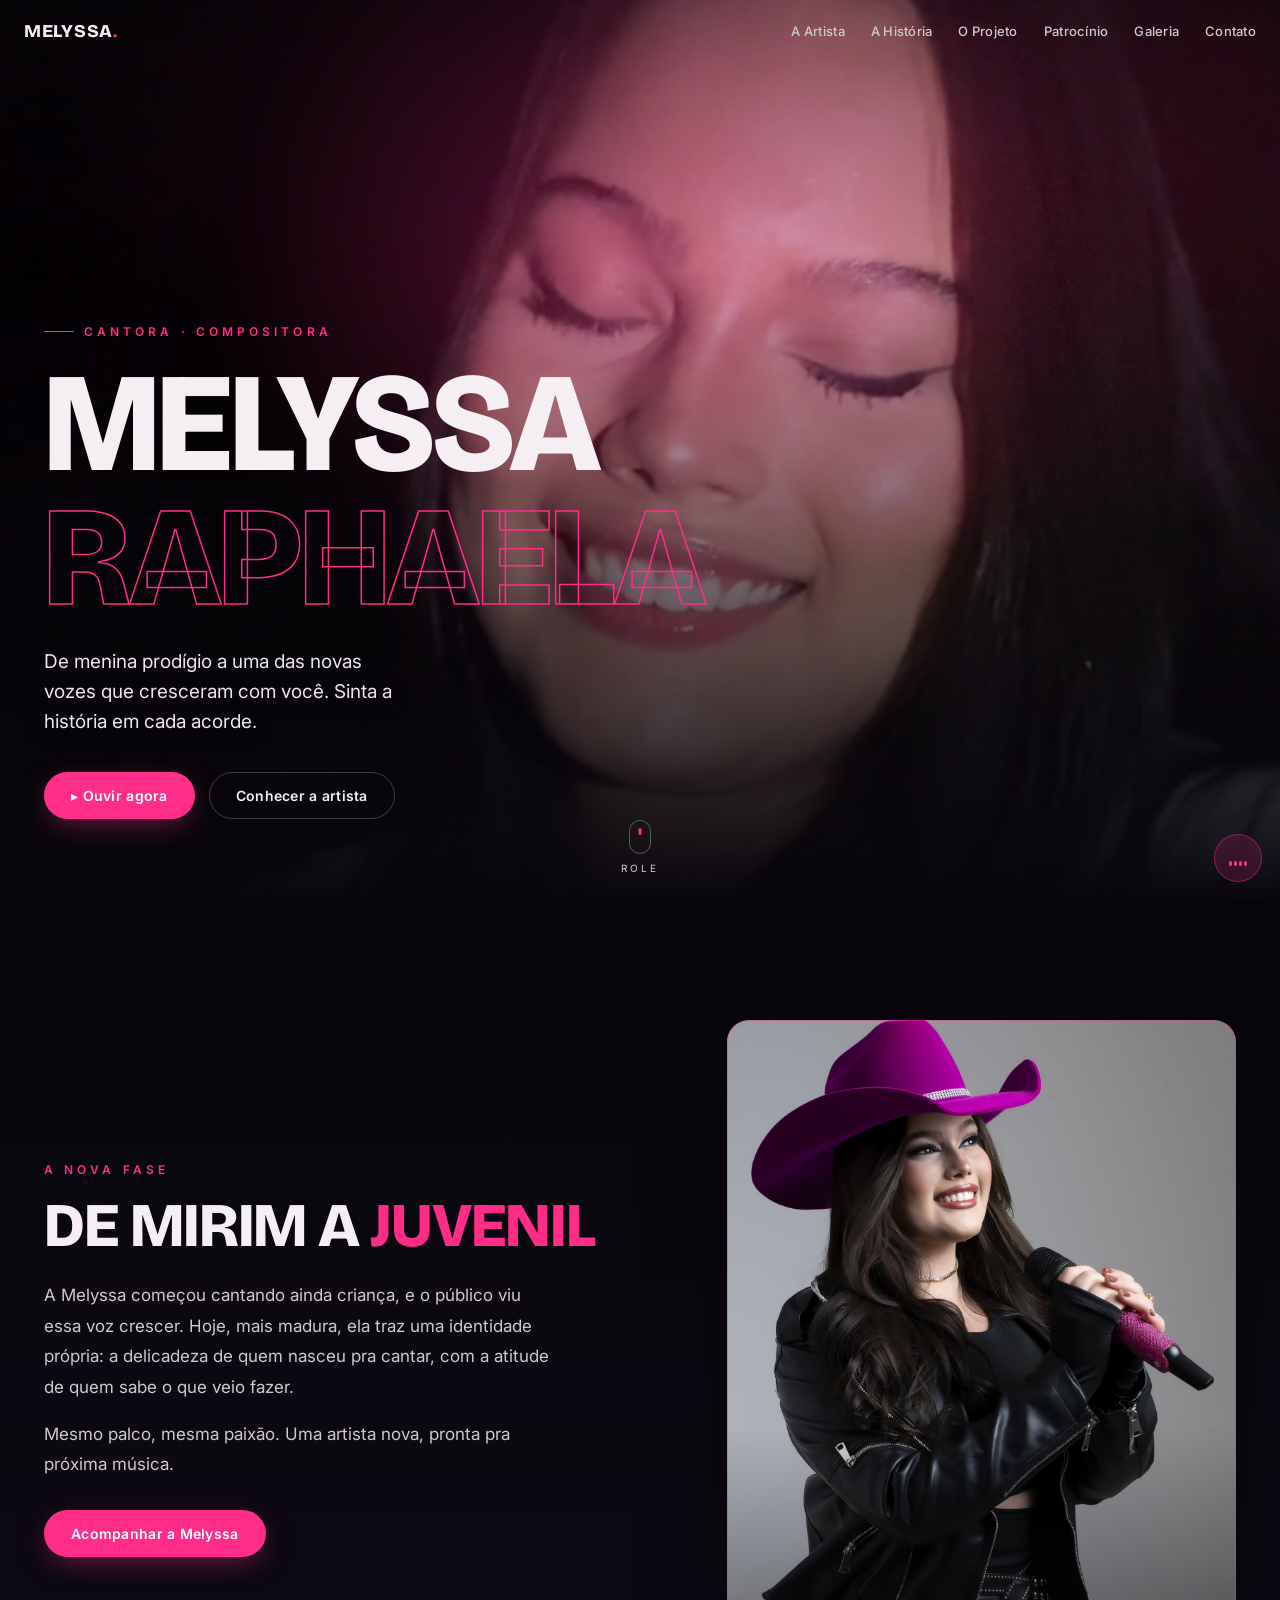
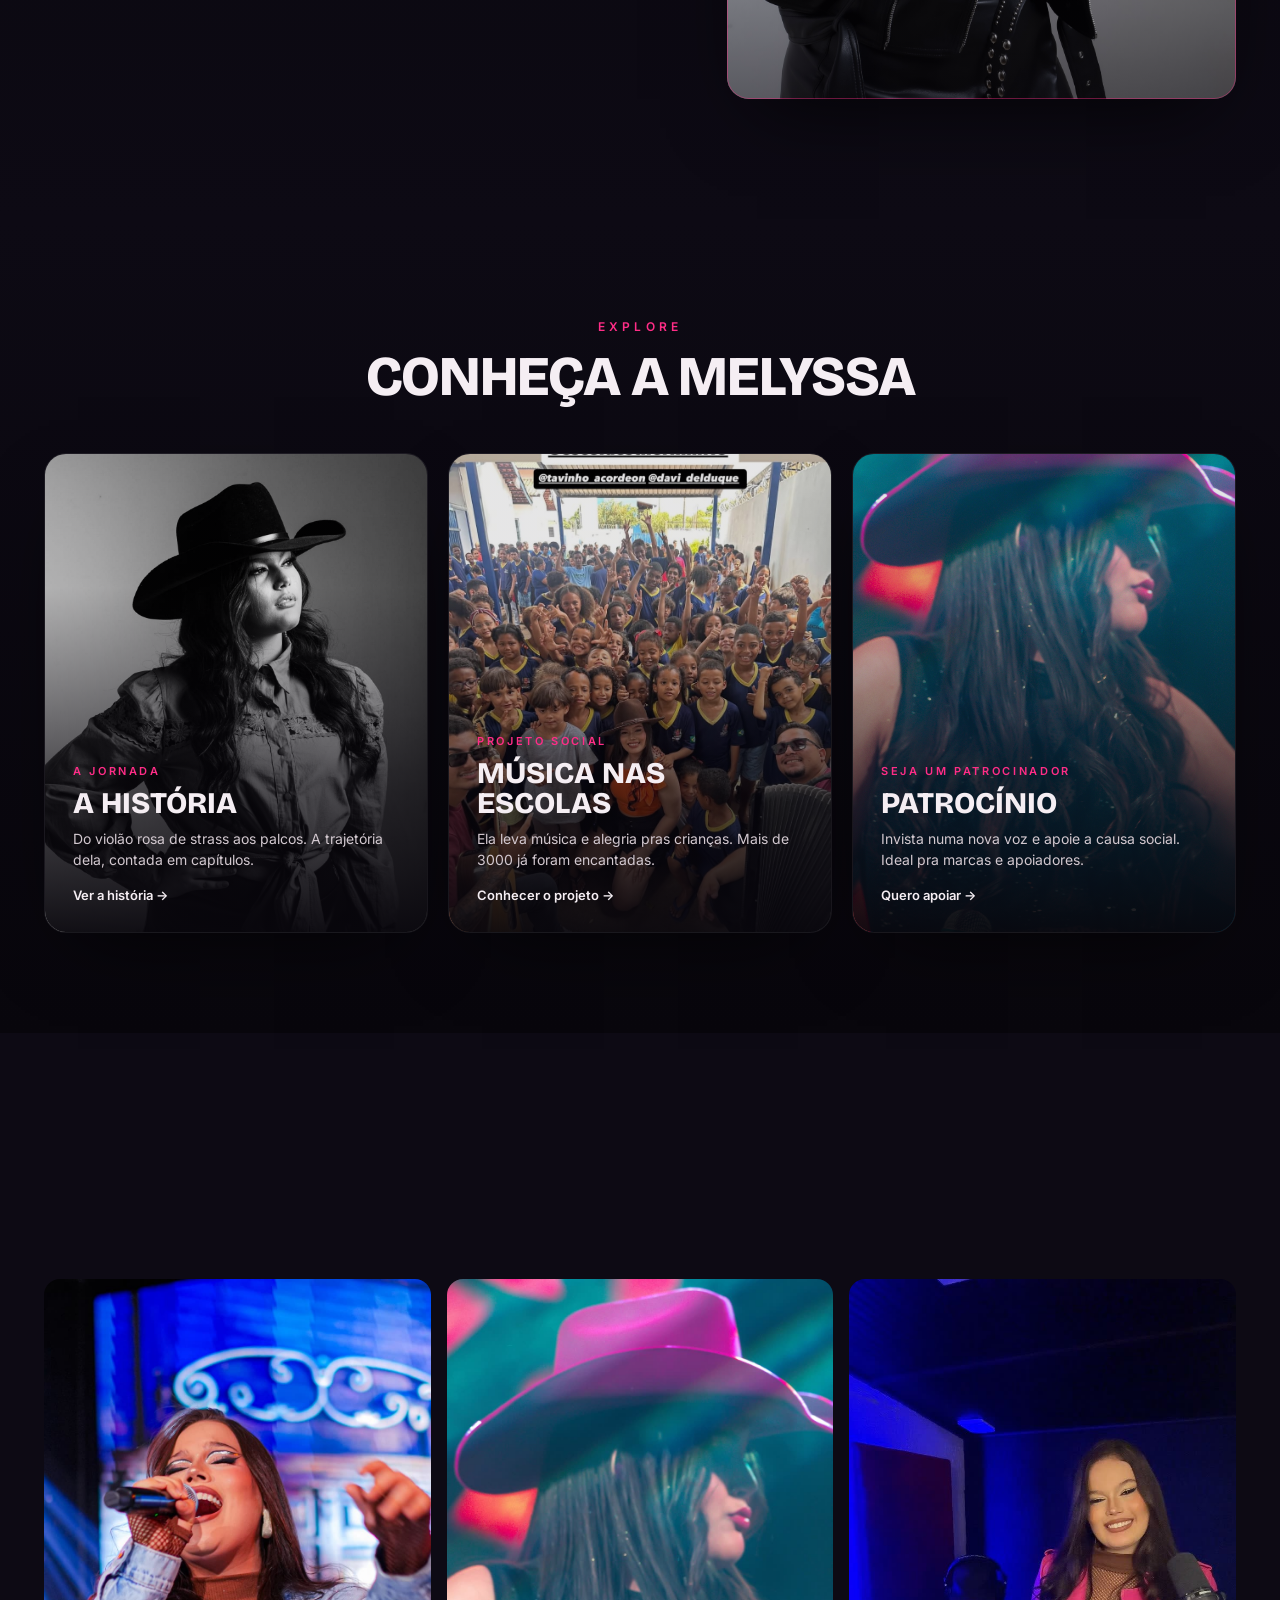
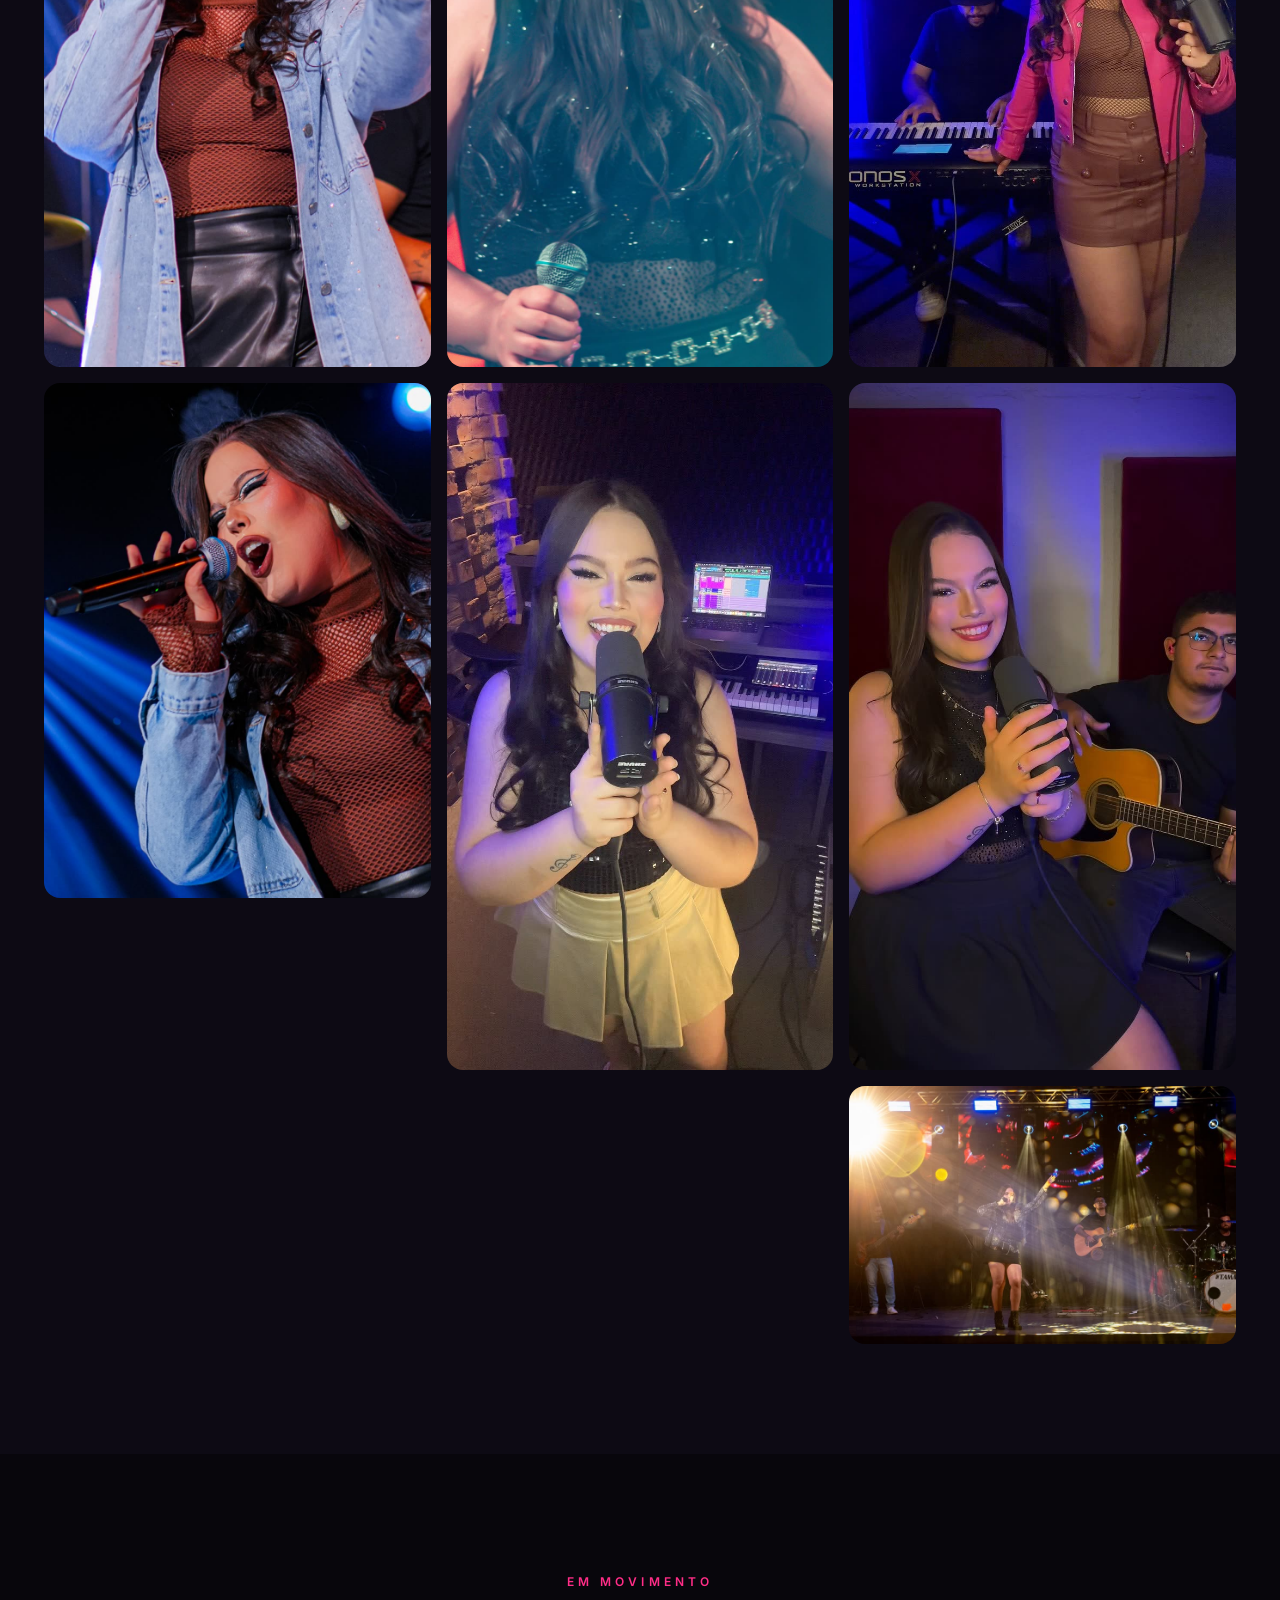
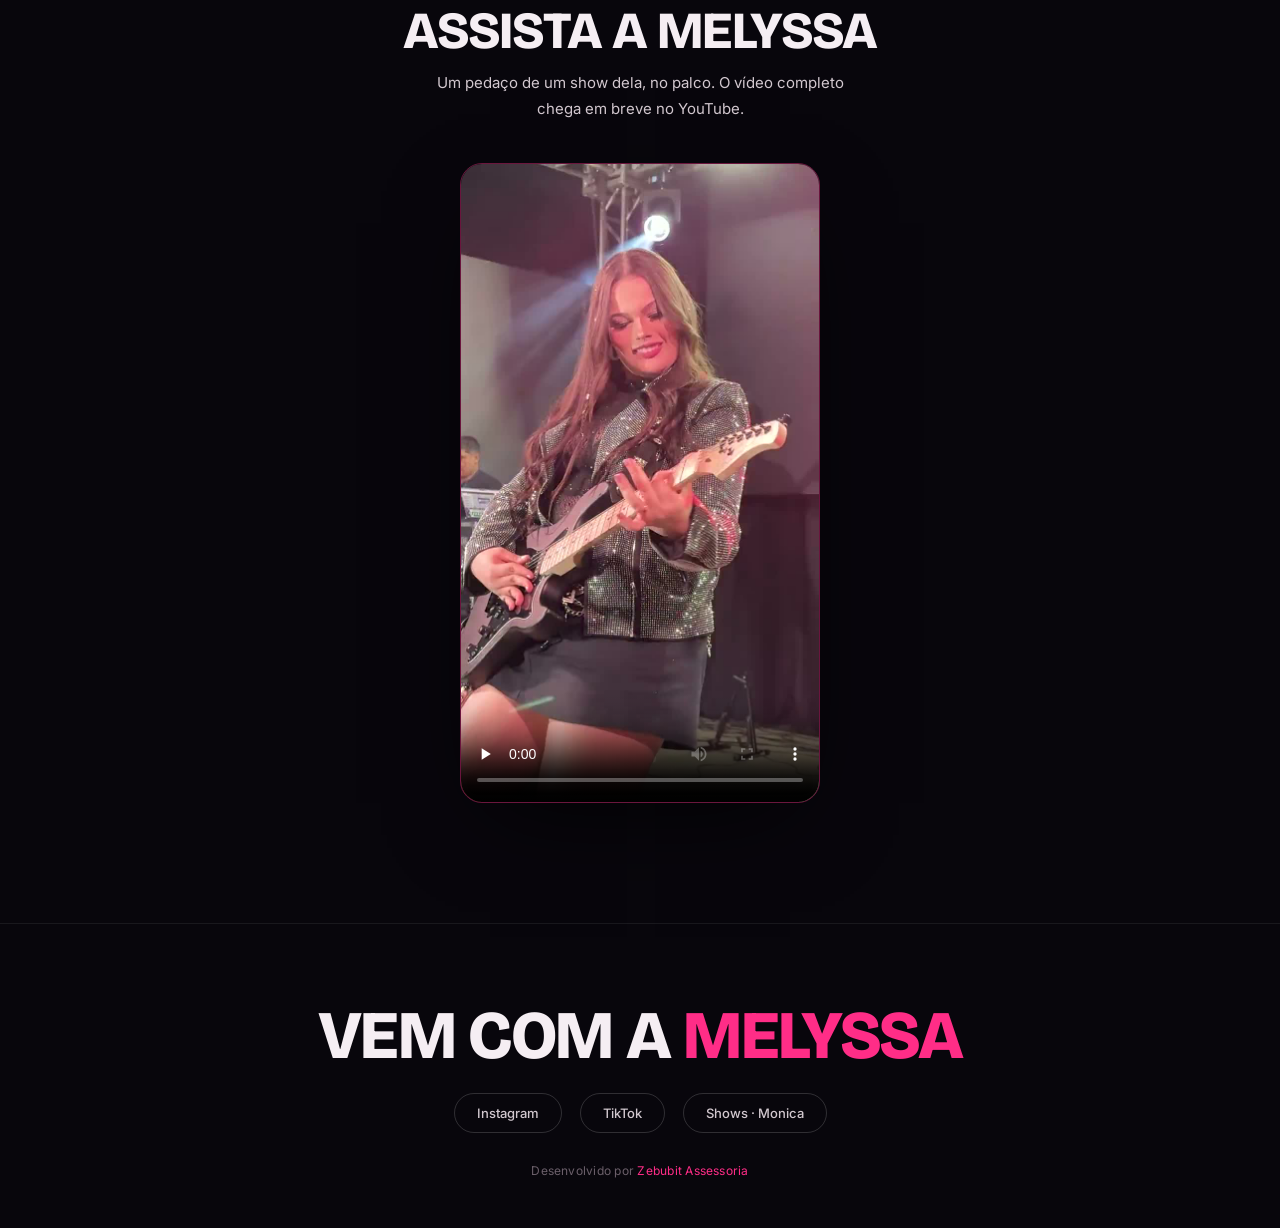
==== index.html @ 35e2dd4b "site Melyssa Raphaela: hero em vídeo, história, projeto, patrocínio e melhorias de acessibilidade Co" ====
<!doctype html>
<html lang="pt-BR">
<head>
<meta charset="utf-8">
<meta name="viewport" content="width=device-width, initial-scale=1, viewport-fit=cover">
<title>Melyssa Raphaela · Cantora</title>
<meta name="description" content="Melyssa Raphaela — de menina prodígio a uma das novas vozes da música. Ouça, assista e acompanhe.">
<link rel="preconnect" href="https://fonts.googleapis.com">
<link rel="preconnect" href="https://fonts.gstatic.com" crossorigin>
<link href="https://fonts.googleapis.com/css2?family=Bricolage+Grotesque:opsz,wght@12..96,600;12..96,700;12..96,800&family=Inter:wght@400;500;600&display=swap" rel="stylesheet">
<link rel="stylesheet" href="premium.css">
<style>
:root{
  --bg:#08060c;
  --bg2:#0d0a14;
  --ink:#f5eef3;
  --muted:#d2c8cf;
  --magenta:#ff2d87;
  --magenta-deep:#c2126b;
  --glow:rgba(255,45,135,.55);
  --maxw:1240px;
}
*{margin:0;padding:0;box-sizing:border-box}
html{scroll-behavior:auto}
body{
  background:var(--bg);color:var(--ink);
  font-family:'Inter',system-ui,sans-serif;
  -webkit-font-smoothing:antialiased;overflow-x:hidden;
}
.wrap{max-width:var(--maxw);margin:0 auto;padding:0 24px}
a{color:inherit;text-decoration:none}
.display{font-family:'Bricolage Grotesque',sans-serif;font-weight:800;line-height:.95;letter-spacing:-.02em}

/* ---------- LOADER ---------- */
#loader{position:fixed;inset:0;background:var(--bg);z-index:200;display:grid;place-items:center;transition:opacity .8s ease;}
#loader.hide{opacity:0;pointer-events:none}
#loader .l-name{font-family:'Bricolage Grotesque';font-weight:800;font-size:14px;letter-spacing:.5em;color:var(--magenta);text-transform:uppercase;opacity:.9}
#loader .l-bar{width:140px;height:2px;background:rgba(255,255,255,.12);margin-top:18px;border-radius:2px;overflow:hidden}
#loader .l-fill{height:100%;width:0;background:var(--magenta);box-shadow:0 0 14px var(--glow);transition:width .25s ease}

/* ---------- NAV ---------- */
nav{position:fixed;top:0;left:0;right:0;z-index:100;display:flex;align-items:center;justify-content:space-between;
  padding:20px 24px;transition:background .4s ease,backdrop-filter .4s ease,padding .4s ease;}
nav.scrolled{background:rgba(8,6,12,.6);backdrop-filter:blur(14px);padding:13px 24px;border-bottom:1px solid rgba(255,255,255,.06)}
nav .logo{font-family:'Bricolage Grotesque';font-weight:800;letter-spacing:.04em;font-size:18px}
nav .logo b{color:var(--magenta)}
nav .nlinks{display:flex;gap:26px;font-size:13px;font-weight:500;letter-spacing:.02em;color:var(--muted)}
nav .nlinks a{transition:color .25s}nav .nlinks a:hover{color:var(--ink)}
@media(max-width:680px){
  nav{flex-wrap:wrap;padding:12px 16px}
  nav .nlinks{width:100%;justify-content:center;gap:8px 16px;font-size:12px;flex-wrap:wrap;margin-top:8px}
}

/* ---------- HERO ---------- */
.hero{position:relative;height:100vh;min-height:600px;overflow:hidden;display:flex;align-items:flex-end;}
.hero-stage{position:absolute;inset:0;perspective:1400px;will-change:transform}
.hero-photo{position:absolute;inset:-6%;background:url('assets/hero.jpg') center 26% / cover no-repeat;
  transform-style:preserve-3d;will-change:transform;}
/* hero em VÍDEO (plug and play): some assets/hero.mp4 na pasta e o JS ativa sozinho.
   Enquanto não existir, fica a foto. object-fit cover serve vídeo vertical ou horizontal. */
.hero-video{position:absolute;inset:-6%;width:112%;height:112%;object-fit:cover;z-index:1;
  opacity:0;transition:opacity .9s ease;pointer-events:none}
.hero-video.on{opacity:1}
.hero-grade{position:absolute;inset:0;
  background:
    radial-gradient(120% 80% at 70% 18%, rgba(255,45,135,.16), transparent 55%),
    linear-gradient(180deg, rgba(8,6,12,.35) 0%, rgba(8,6,12,0) 30%, rgba(8,6,12,.55) 72%, var(--bg) 100%);
  z-index:2;}
.hero-glow{position:absolute;left:50%;top:30%;width:80vw;height:80vw;transform:translate(-50%,-50%);
  background:radial-gradient(circle, var(--glow), transparent 60%);filter:blur(40px);opacity:.5;z-index:1;will-change:transform}
.hero-content{position:relative;z-index:5;width:100%;padding-bottom:9vh;will-change:transform}
.hero-eyebrow{display:inline-flex;align-items:center;gap:10px;font-size:12px;letter-spacing:.34em;text-transform:uppercase;
  color:var(--magenta);font-weight:600;margin-bottom:18px}
.hero-eyebrow::before{content:"";width:30px;height:1px;background:var(--magenta);display:inline-block}
.hero h1{font-size:clamp(48px,11vw,150px);text-transform:uppercase}
.hero h1 .l2{color:transparent;-webkit-text-stroke:1.5px var(--magenta);}
.hero .tag{margin-top:22px;max-width:30ch;font-size:clamp(15px,2vw,19px);color:#efe6ec;line-height:1.6;text-shadow:0 2px 18px rgba(0,0,0,.7)}
.hero .cta{display:flex;gap:14px;margin-top:34px;flex-wrap:wrap}
.btn{display:inline-flex;align-items:center;gap:9px;padding:14px 26px;border-radius:100px;font-weight:600;font-size:14px;
  letter-spacing:.02em;transition:transform .2s,box-shadow .3s,background .3s;cursor:pointer;border:1px solid transparent}
.btn-pri{background:var(--magenta);color:#fff;box-shadow:0 8px 30px -8px var(--glow)}
.btn-pri:hover{transform:translateY(-2px);box-shadow:0 14px 40px -8px var(--glow)}
.btn-gho{border-color:rgba(255,255,255,.22);color:var(--ink)}
.btn-gho:hover{border-color:var(--magenta);color:var(--magenta)}
.scrollcue{position:absolute;left:50%;bottom:26px;transform:translateX(-50%);z-index:6;display:flex;flex-direction:column;
  align-items:center;gap:8px;font-size:10px;letter-spacing:.3em;text-transform:uppercase;color:var(--muted)}
.scrollcue .mouse{width:22px;height:34px;border:1.5px solid rgba(255,255,255,.3);border-radius:14px;position:relative}
.scrollcue .mouse::after{content:"";position:absolute;left:50%;top:7px;width:3px;height:7px;border-radius:3px;background:var(--magenta);transform:translateX(-50%);animation:wheel 1.6s infinite}
@keyframes wheel{0%{opacity:0;transform:translate(-50%,0)}30%{opacity:1}60%{opacity:1}100%{opacity:0;transform:translate(-50%,12px)}}

/* ---------- SEÇÃO AGORA ---------- */
.now{position:relative;padding:120px 0;background:linear-gradient(180deg,var(--bg),var(--bg2))}
.now .grid{display:grid;grid-template-columns:1.1fr .9fr;gap:60px;align-items:center}
@media(max-width:820px){.now .grid{grid-template-columns:1fr;gap:40px}}
.now .eyebrow{font-size:12px;letter-spacing:.34em;text-transform:uppercase;color:var(--magenta);font-weight:600;margin-bottom:20px}
.now h2{font-size:clamp(34px,5vw,62px);text-transform:uppercase;margin-bottom:24px}
.now h2 em{font-style:normal;color:var(--magenta)}
.now p{color:var(--muted);line-height:1.8;font-size:17px;max-width:46ch;margin-bottom:16px}
.now .photo{position:relative;border-radius:22px;overflow:hidden;aspect-ratio:3/4;box-shadow:0 30px 80px -30px rgba(0,0,0,.8)}
.now .photo::after{content:"";position:absolute;inset:0;background:linear-gradient(180deg,transparent 60%,rgba(8,6,12,.5));}
.now .photo img{width:100%;height:100%;object-fit:cover;display:block}
.now .photo .ring{position:absolute;inset:0;border:1px solid rgba(255,45,135,.4);border-radius:22px;z-index:2}

/* ---------- VÍDEO (placeholder) ---------- */
.videosec{padding:120px 0;text-align:center}
.videosec .eyebrow{font-size:12px;letter-spacing:.34em;text-transform:uppercase;color:var(--magenta);font-weight:600;margin-bottom:18px}
.videosec h2{font-size:clamp(30px,4.5vw,52px);text-transform:uppercase;margin-bottom:14px}
.videosec .vsub{color:var(--muted);max-width:46ch;margin:0 auto 42px;line-height:1.7;font-size:15px}
.vframe{position:relative;width:min(360px,86vw);margin:0 auto;aspect-ratio:9/16;border-radius:22px;overflow:hidden;
  box-shadow:0 30px 90px -30px rgba(0,0,0,.85);border:1px solid rgba(255,45,135,.4)}
.vframe video{width:100%;height:100%;object-fit:cover;display:block;background:#000}

/* ---------- FOOTER ---------- */
footer{padding:80px 0 50px;border-top:1px solid rgba(255,255,255,.07);text-align:center}
footer .fname{font-family:'Bricolage Grotesque';font-weight:800;font-size:clamp(30px,6vw,68px);text-transform:uppercase;letter-spacing:-.02em;margin-bottom:24px}
footer .fname span{color:var(--magenta)}
footer .social{display:flex;gap:18px;justify-content:center;margin-bottom:30px;flex-wrap:wrap}
footer .social a{padding:11px 22px;border:1px solid rgba(255,255,255,.16);border-radius:100px;font-size:13px;font-weight:500;color:var(--muted);transition:.25s}
footer .social a:hover{border-color:var(--magenta);color:var(--magenta)}
footer .copy{font-size:12px;color:#6b5f6a;letter-spacing:.02em}
footer .copy a{color:var(--magenta)}

/* música flutuante */
#music{position:fixed;right:18px;bottom:18px;z-index:90;width:48px;height:48px;border-radius:50%;background:rgba(255,45,135,.16);
  border:1px solid rgba(255,45,135,.4);backdrop-filter:blur(8px);display:grid;place-items:center;cursor:pointer;transition:.25s}
#music:hover{background:rgba(255,45,135,.3)}
#music .bars{display:flex;gap:2.5px;align-items:flex-end;height:16px}
#music .bars i{width:2.5px;background:var(--magenta);height:5px;border-radius:2px}
#music.playing .bars i{animation:eq .9s ease-in-out infinite}
#music.playing .bars i:nth-child(2){animation-delay:.2s}#music.playing .bars i:nth-child(3){animation-delay:.4s}#music.playing .bars i:nth-child(4){animation-delay:.1s}
@keyframes eq{0%,100%{height:4px}50%{height:16px}}

/* ---------- EXPLORE (cards de destaque pras páginas) ---------- */
.explore{padding:100px 0;background:linear-gradient(180deg,var(--bg2),var(--bg))}
.explore .head{text-align:center;margin-bottom:50px}
.explore .eyebrow{font-size:12px;letter-spacing:.34em;text-transform:uppercase;color:var(--magenta);font-weight:600;margin-bottom:16px}
.explore h2{font-size:clamp(30px,4.5vw,56px);text-transform:uppercase}
.ecards{display:grid;grid-template-columns:repeat(3,1fr);gap:20px}
@media(max-width:820px){.ecards{grid-template-columns:1fr;max-width:420px;margin:0 auto}}
.ecard{position:relative;display:block;border-radius:22px;overflow:hidden;aspect-ratio:4/5;box-shadow:0 30px 80px -34px rgba(0,0,0,.8);border:1px solid rgba(255,255,255,.07)}
.ecard img{position:absolute;inset:0;width:100%;height:100%;object-fit:cover;transition:transform .6s cubic-bezier(.2,.7,.2,1)}
.ecard:hover img{transform:scale(1.06)}
.ecard .ov{position:absolute;inset:0;z-index:1;background:linear-gradient(180deg,rgba(8,6,12,.1) 28%,rgba(8,6,12,.62) 66%,rgba(8,6,12,.95))}
.ecard .ct{position:absolute;left:0;right:0;bottom:0;z-index:2;padding:28px}
.ecard .k{font-size:11px;letter-spacing:.24em;text-transform:uppercase;color:var(--magenta);font-weight:600;margin-bottom:10px}
.ecard h3{font-family:'Bricolage Grotesque';font-weight:800;font-size:30px;text-transform:uppercase;line-height:1;margin-bottom:10px}
.ecard p{color:var(--muted);font-size:14px;line-height:1.5;margin-bottom:14px}
.ecard .go{display:inline-flex;align-items:center;gap:8px;font-size:13px;font-weight:600;color:var(--ink);transition:.25s}
.ecard:hover .go{color:var(--magenta);gap:12px}

/* ---------- GALERIA ---------- */
.gallery{padding:110px 0;background:var(--bg2)}
.gallery .head{text-align:center;margin-bottom:50px}
.gallery .eyebrow{font-size:12px;letter-spacing:.34em;text-transform:uppercase;color:var(--magenta);font-weight:600;margin-bottom:16px}
.gallery h2{font-size:clamp(32px,5vw,58px);text-transform:uppercase}
.masonry{columns:3;column-gap:16px}
@media(max-width:820px){.masonry{columns:2}}
@media(max-width:520px){.masonry{columns:1}}
.gitem{break-inside:avoid;margin-bottom:16px;position:relative;border-radius:16px;overflow:hidden;cursor:pointer}
.gitem img{width:100%;display:block;transition:transform .6s cubic-bezier(.2,.7,.2,1)}
.gitem::after{content:"";position:absolute;inset:0;background:linear-gradient(180deg,transparent 55%,rgba(255,45,135,.4));opacity:0;transition:.4s}
.gitem:hover img{transform:scale(1.06)}
.gitem:hover::after{opacity:1}
#lb{position:fixed;inset:0;z-index:150;background:rgba(5,4,8,.94);backdrop-filter:blur(6px);display:none;place-items:center;padding:30px}
#lb.on{display:grid}
#lb img{max-width:92vw;max-height:88vh;border-radius:12px;box-shadow:0 30px 90px -20px #000}
#lb .x{position:absolute;top:20px;right:26px;font-size:34px;color:var(--ink);cursor:pointer;line-height:1}
.reveal{opacity:0;transform:translateY(30px);transition:opacity .9s cubic-bezier(.2,.7,.2,1),transform .9s cubic-bezier(.2,.7,.2,1)}
.reveal.in{opacity:1;transform:none}
</style>
</head>
<body>

<div id="loader"><div style="text-align:center"><div class="l-name">Melyssa Raphaela</div><div class="l-bar"><div class="l-fill" id="lfill"></div></div></div></div>

<nav id="nav">
  <div class="logo">MELYSSA<b>.</b></div>
  <div class="nlinks">
    <a href="#agora">A Artista</a>
    <a href="historia.html">A História</a>
    <a href="projeto.html">O Projeto</a>
    <a href="patrocinio.html">Patrocínio</a>
    <a href="#galeria">Galeria</a>
    <a href="#contato">Contato</a>
  </div>
</nav>

<header class="hero" id="top">
  <div class="hero-stage" id="stage">
    <div class="hero-photo" id="heroPhoto"></div>
    <video id="heroVideo" class="hero-video" muted loop playsinline preload="none" poster="assets/hero.jpg"></video>
  </div>
  <div class="hero-glow" id="heroGlow"></div>
  <div class="hero-grade"></div>
  <div class="wrap hero-content" id="heroContent">
    <span class="hero-eyebrow">Cantora · Compositora</span>
    <h1 class="display"><span class="l1">Melyssa</span><br><span class="l2">Raphaela</span></h1>
    <p class="tag">De menina prodígio a uma das novas vozes que cresceram com você. Sinta a história em cada acorde.</p>
    <div class="cta">
      <a class="btn btn-pri" id="ouvirBtn" role="button" tabindex="0" aria-label="Ouvir a música da Melyssa">▸ Ouvir agora</a>
      <a class="btn btn-gho" href="#agora">Conhecer a artista</a>
    </div>
  </div>
  <div class="scrollcue"><div class="mouse"></div><span>role</span></div>
</header>

<section class="now" id="agora">
  <div class="wrap grid">
    <div class="reveal">
      <div class="eyebrow">A nova fase</div>
      <h2 class="display">De mirim a <em>juvenil</em></h2>
      <p>A Melyssa começou cantando ainda criança, e o público viu essa voz crescer. Hoje, mais madura, ela traz uma identidade própria: a delicadeza de quem nasceu pra cantar, com a atitude de quem sabe o que veio fazer.</p>
      <p>Mesmo palco, mesma paixão. Uma artista nova, pronta pra próxima música.</p>
      <a class="btn btn-pri" href="#contato" style="margin-top:14px">Acompanhar a Melyssa</a>
    </div>
    <div class="reveal photo">
      <div class="ring"></div>
      <img src="assets/melyssa-mic.jpg" alt="Melyssa Raphaela">
    </div>
  </div>
</section>

<section class="explore">
  <div class="wrap">
    <div class="head reveal">
      <div class="eyebrow">Explore</div>
      <h2 class="display">Conheça a Melyssa</h2>
    </div>
    <div class="ecards reveal">
      <a class="ecard" href="historia.html">
        <img src="assets/pb.jpg" alt="Melyssa Raphaela retrato" loading="lazy">
        <div class="ov"></div>
        <div class="ct">
          <div class="k">A jornada</div>
          <h3>A História</h3>
          <p>Do violão rosa de strass aos palcos. A trajetória dela, contada em capítulos.</p>
          <span class="go">Ver a história →</span>
        </div>
      </a>
      <a class="ecard" href="projeto.html">
        <img src="assets/escola.jpg" alt="Melyssa cantando nas escolas" loading="lazy">
        <div class="ov"></div>
        <div class="ct">
          <div class="k">Projeto social</div>
          <h3>Música nas Escolas</h3>
          <p>Ela leva música e alegria pras crianças. Mais de 3000 já foram encantadas.</p>
          <span class="go">Conhecer o projeto →</span>
        </div>
      </a>
      <a class="ecard" href="patrocinio.html">
        <img src="assets/live.jpg" alt="Melyssa Raphaela no palco" loading="lazy">
        <div class="ov"></div>
        <div class="ct">
          <div class="k">Seja um patrocinador</div>
          <h3>Patrocínio</h3>
          <p>Invista numa nova voz e apoie a causa social. Ideal pra marcas e apoiadores.</p>
          <span class="go">Quero apoiar →</span>
        </div>
      </a>
    </div>
  </div>
</section>

<section class="gallery" id="galeria">
  <div class="wrap">
    <div class="head reveal">
      <div class="eyebrow">Galeria</div>
      <h2 class="display">Momentos</h2>
    </div>
    <div class="masonry reveal">
      <div class="gitem"><img src="assets/gal-1.jpg" alt="Melyssa Raphaela cantando ao vivo" loading="lazy"></div>
      <div class="gitem"><img src="assets/gal-2.jpg" alt="Melyssa Raphaela no palco" loading="lazy"></div>
      <div class="gitem"><img src="assets/gal-3.jpg" alt="Melyssa Raphaela de chapéu no show" loading="lazy"></div>
      <div class="gitem"><img src="assets/gal-4.jpg" alt="Melyssa Raphaela cantando" loading="lazy"></div>
      <div class="gitem"><img src="assets/gal-5.jpg" alt="Melyssa Raphaela" loading="lazy"></div>
      <div class="gitem"><img src="assets/gal-6.jpg" alt="Melyssa Raphaela no estúdio" loading="lazy"></div>
      <div class="gitem"><img src="assets/gal-7.jpg" alt="Melyssa Raphaela no palco" loading="lazy"></div>
    </div>
  </div>
</section>

<section class="videosec" id="video">
  <div class="wrap">
    <div class="eyebrow reveal">Em movimento</div>
    <h2 class="display reveal">Assista a Melyssa</h2>
    <p class="vsub reveal">Um pedaço de um show dela, no palco. O vídeo completo chega em breve no YouTube.</p>
    <div class="vframe reveal">
      <video id="watchVideo" controls playsinline preload="none" poster="assets/watch-poster.jpg" src="assets/watch.mp4"></video>
    </div>
  </div>
</section>

<footer id="contato">
  <div class="wrap">
    <div class="fname display">VEM COM A <span>MELYSSA</span></div>
    <div class="social">
      <a href="https://instagram.com/melyssaraphaela" target="_blank" rel="noopener">Instagram</a>
      <a href="https://tiktok.com/@melyssaraphaela" target="_blank" rel="noopener">TikTok</a>
      <a href="https://wa.me/5534988534849?text=Ol%C3%A1!%20Vim%20pelo%20site%20da%20Melyssa%20Raphaela%20e%20quero%20falar%20sobre%20a%20agenda%20de%20shows%20dela.%20Pode%20me%20passar%20valores%20e%20disponibilidade%3F" target="_blank" rel="noopener">Shows · Monica</a>
    </div>
    <div class="copy">Desenvolvido por <a href="https://zebubit.com.br" target="_blank" rel="noopener">Zebubit Assessoria</a></div>
  </div>
</footer>

<div id="lb"><span class="x">&times;</span><img src="" alt="Foto da Melyssa"></div>
<div id="music" title="Tocar música" role="button" tabindex="0" aria-label="Tocar ou pausar a música"><div class="bars"><i></i><i></i><i></i><i></i></div></div>
<audio id="audio" src="assets/musica.mp3" loop preload="auto"></audio>

<script>
/* ===== Loader (preload da foto do hero) ===== */
(function(){
  const fill=document.getElementById('lfill'), loader=document.getElementById('loader');
  let p=0; const tick=setInterval(()=>{p=Math.min(p+Math.random()*18,90);fill.style.width=p+'%';},120);
  const img=new Image(); img.src='assets/hero.jpg';
  function done(){clearInterval(tick);fill.style.width='100%';setTimeout(()=>{loader.classList.add('hide');document.body.classList.add('loaded')},350);}
  img.complete?done():(img.onload=done,img.onerror=done);
  setTimeout(done,4000); // failsafe
})();

/* ===== Nav scrolled ===== */
const nav=document.getElementById('nav');

/* ===== HERO: parallax no scroll + tilt 3D no mouse (RAF + ticking) ===== */
const stage=document.getElementById('stage'), photo=document.getElementById('heroPhoto'),
      glow=document.getElementById('heroGlow'), content=document.getElementById('heroContent');
let scrollY=0, mx=0, my=0, ticking=false;
function render(){
  // parallax do scroll (profundidade): foto sobe devagar e dá zoom; texto sobe mais rápido e some
  const h=window.innerHeight, prog=Math.min(scrollY/h,1);
  photo.style.transform=`translateY(${scrollY*0.28}px) scale(${1+prog*0.12})`;
  glow.style.transform=`translate(-50%,calc(-50% + ${scrollY*0.12}px))`;
  content.style.transform=`translateY(${scrollY*-0.18}px)`;
  content.style.opacity=`${1-prog*1.1}`;
  // tilt 3D seguindo o mouse (sutil)
  stage.style.transform=`rotateY(${mx*5}deg) rotateX(${ -my*5 }deg) scale(1.04)`;
  nav.classList.toggle('scrolled', scrollY>40);
  ticking=false;
}
function queue(){ if(!ticking){ ticking=true; requestAnimationFrame(render); } }
addEventListener('scroll',()=>{ scrollY=window.scrollY||window.pageYOffset; queue(); },{passive:true});
addEventListener('mousemove',(e)=>{ mx=(e.clientX/innerWidth-.5)*2; my=(e.clientY/innerHeight-.5)*2; queue(); },{passive:true});
render();

/* ===== Reveals ===== */
const io=new IntersectionObserver((es)=>{es.forEach(e=>{if(e.isIntersecting){e.target.classList.add('in');io.unobserve(e.target)}})},{threshold:.18});
document.querySelectorAll('.reveal').forEach(el=>io.observe(el));

/* ===== Lightbox da galeria ===== */
const lb=document.getElementById('lb'), lbimg=lb.querySelector('img');
document.querySelectorAll('.gitem img').forEach(im=>im.addEventListener('click',()=>{lbimg.src=im.src;lb.classList.add('on')}));
lb.addEventListener('click',()=>lb.classList.remove('on'));
addEventListener('keydown',e=>{if(e.key==='Escape')lb.classList.remove('on')});

/* ===== HERO em vídeo (plug and play) =====
   Se existir assets/hero.mp4, ativa o vídeo por cima da foto. Senão, fica a foto.
   Mudo, loop, sem competir com o player de música. */
(function(){
  var v=document.getElementById('heroVideo'); if(!v) return;
  var src='assets/hero.mp4';
  fetch(src,{method:'HEAD'}).then(function(r){
    if(!r.ok){ v.remove(); return; }
    v.src=src; v.load();
    v.addEventListener('loadeddata',function(){ v.classList.add('on'); v.play().catch(function(){}); });
    v.addEventListener('error',function(){ v.remove(); });
  }).catch(function(){ v.remove(); }); // file:// ou arquivo ausente: mantém a foto
})();

/* pausa a música ao dar play no vídeo "Assista a Melyssa" (pra o som não competir) */
(function(){
  var wv=document.getElementById('watchVideo'); if(!wv) return;
  wv.addEventListener('play',function(){
    var a=document.getElementById('audio');
    if(a&&!a.paused){ a.pause(); var m=document.getElementById('music'); if(m) m.classList.remove('playing'); }
  });
})();

/* música controlada pelo player.js compartilhado (segue entre as páginas) */
</script>
<script src="premium.js"></script>
<script src="player.js"></script>
</body>
</html>
---- premium.css ----
/* ==========================================================================
   MELYSSA · camada PREMIUM (compartilhada entre as páginas)
   Regra de ouro: efeito pesado só no desktop. Mobile fica limpo e rápido.
   Tudo respeita prefers-reduced-motion.
   ========================================================================== */

/* barra de progresso de scroll (fina, magenta) */
#progress{position:fixed;top:0;left:0;height:3px;width:0;z-index:300;
  background:linear-gradient(90deg,var(--magenta,#ff2d87),var(--magenta-deep,#c2126b));
  box-shadow:0 0 12px var(--glow,rgba(255,45,135,.55));transition:width .1s linear}

/* grão de filme sutil por cima de tudo (dá textura de "capa de álbum") */
#grain{position:fixed;inset:0;z-index:280;pointer-events:none;opacity:.05;mix-blend-mode:overlay;
  background-image:url("data:image/svg+xml,%3Csvg xmlns='http://www.w3.org/2000/svg' width='120' height='120'%3E%3Cfilter id='n'%3E%3CfeTurbulence type='fractalNoise' baseFrequency='0.9' numOctaves='2' stitchTiles='stitch'/%3E%3C/filter%3E%3Crect width='120' height='120' filter='url(%23n)'/%3E%3C/svg%3E")}

/* botões magnéticos (o JS move via --mx/--my; só ativa no desktop) */
.btn{--mx:0px;--my:0px}
@media(min-width:1024px) and (pointer:fine){
  .magnetic{transform:translate(var(--mx),var(--my));transition:transform .18s cubic-bezier(.2,.7,.2,1)}
}

/* contadores de estatística (projeto) */
.stats{display:grid;grid-template-columns:repeat(3,1fr);gap:24px;margin:56px auto 0;max-width:820px}
@media(max-width:680px){.stats{grid-template-columns:1fr;gap:16px;max-width:360px}}
.stat{text-align:center;padding:30px 18px;border-radius:20px;
  background:linear-gradient(180deg,rgba(255,45,135,.06),transparent);border:1px solid rgba(255,45,135,.18)}
.stat .n{font-family:'Bricolage Grotesque',sans-serif;font-weight:800;font-size:clamp(40px,6vw,64px);
  color:var(--magenta,#ff2d87);line-height:1;letter-spacing:-.02em}
.stat .l{margin-top:12px;font-size:14px;color:var(--muted,#b9a9b8);letter-spacing:.02em}

/* stagger de entrada do hero (linhas do nome) */
@media(min-width:1024px){
  .hero h1 .l1,.hero h1 .l2{display:inline-block;opacity:0;transform:translateY(40px);
    animation:heroIn .9s cubic-bezier(.2,.7,.2,1) forwards}
  .hero h1 .l2{animation-delay:.12s}
  body.loaded .hero-eyebrow{opacity:0;animation:fadeUp .8s ease .1s forwards}
  body.loaded .hero .tag{opacity:0;animation:fadeUp .8s ease .35s forwards}
  body.loaded .hero .cta{opacity:0;animation:fadeUp .8s ease .5s forwards}
}
@keyframes heroIn{to{opacity:1;transform:none}}
@keyframes fadeUp{from{opacity:0;transform:translateY(20px)}to{opacity:1;transform:none}}

/* capítulos "sticky" na história (storytelling premium) — só desktop */
@media(min-width:1024px){
  .chapter .c-media{position:sticky;top:14vh}
}

/* foco visível premium (acessibilidade) */
a:focus-visible,.btn:focus-visible,button:focus-visible{outline:2px solid var(--magenta,#ff2d87);outline-offset:3px}

/* quem pediu menos movimento, recebe menos movimento */
@media(prefers-reduced-motion:reduce){
  *{animation:none !important;transition:none !important}
  .magnetic{transform:none !important}
  #grain{display:none}
  .chapter .c-media{position:static}
}
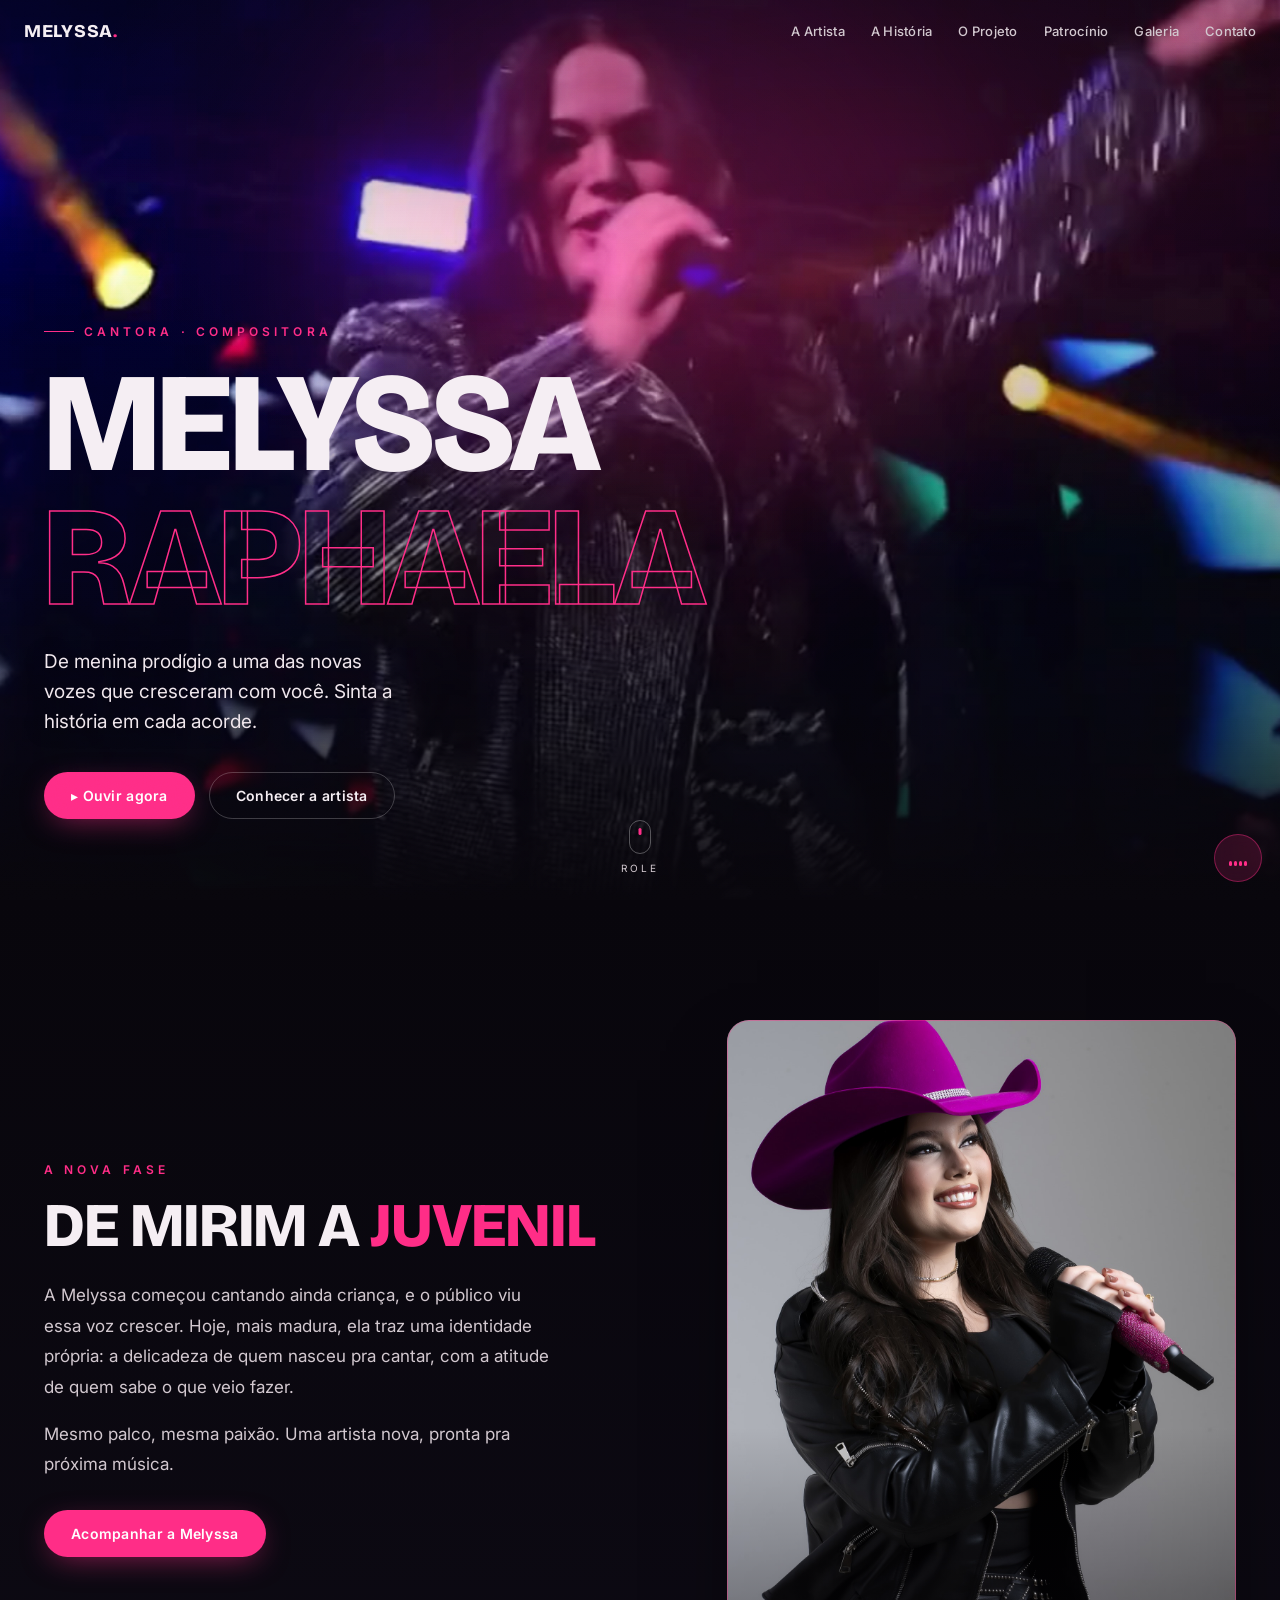
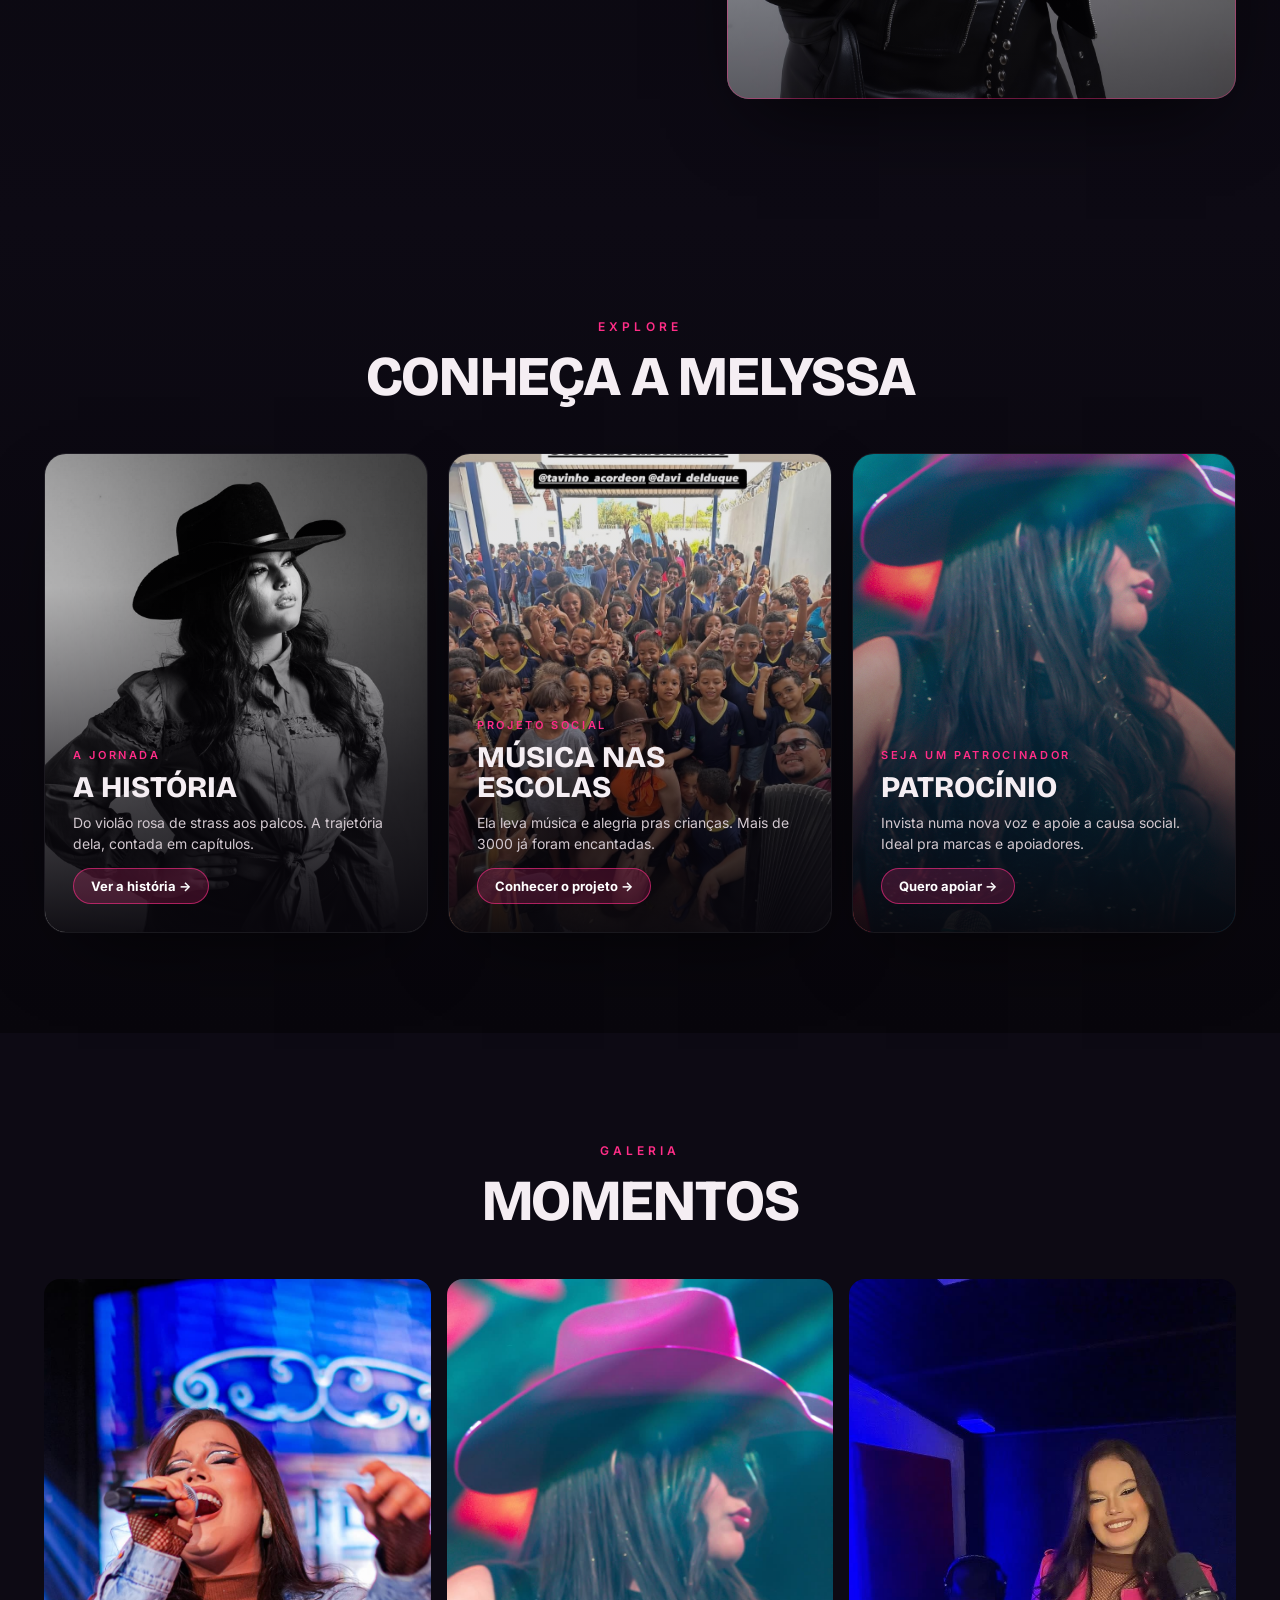
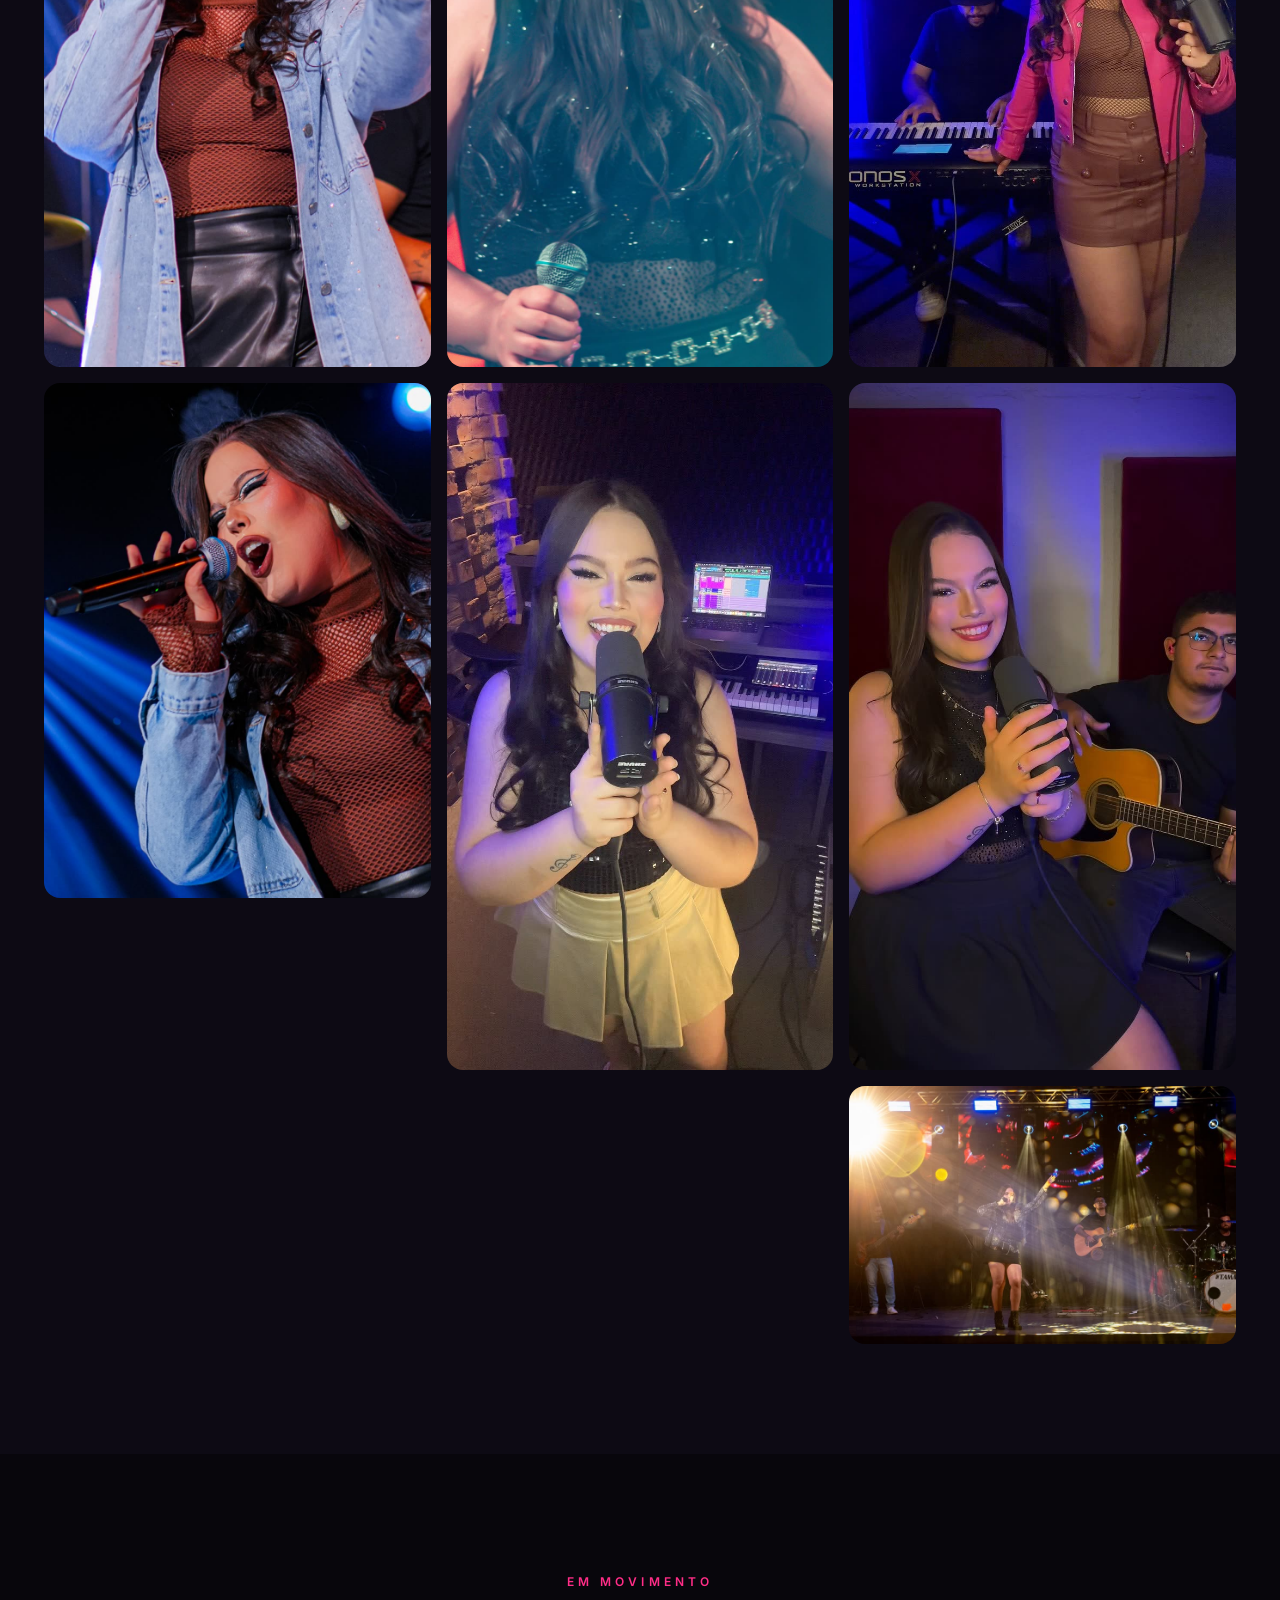
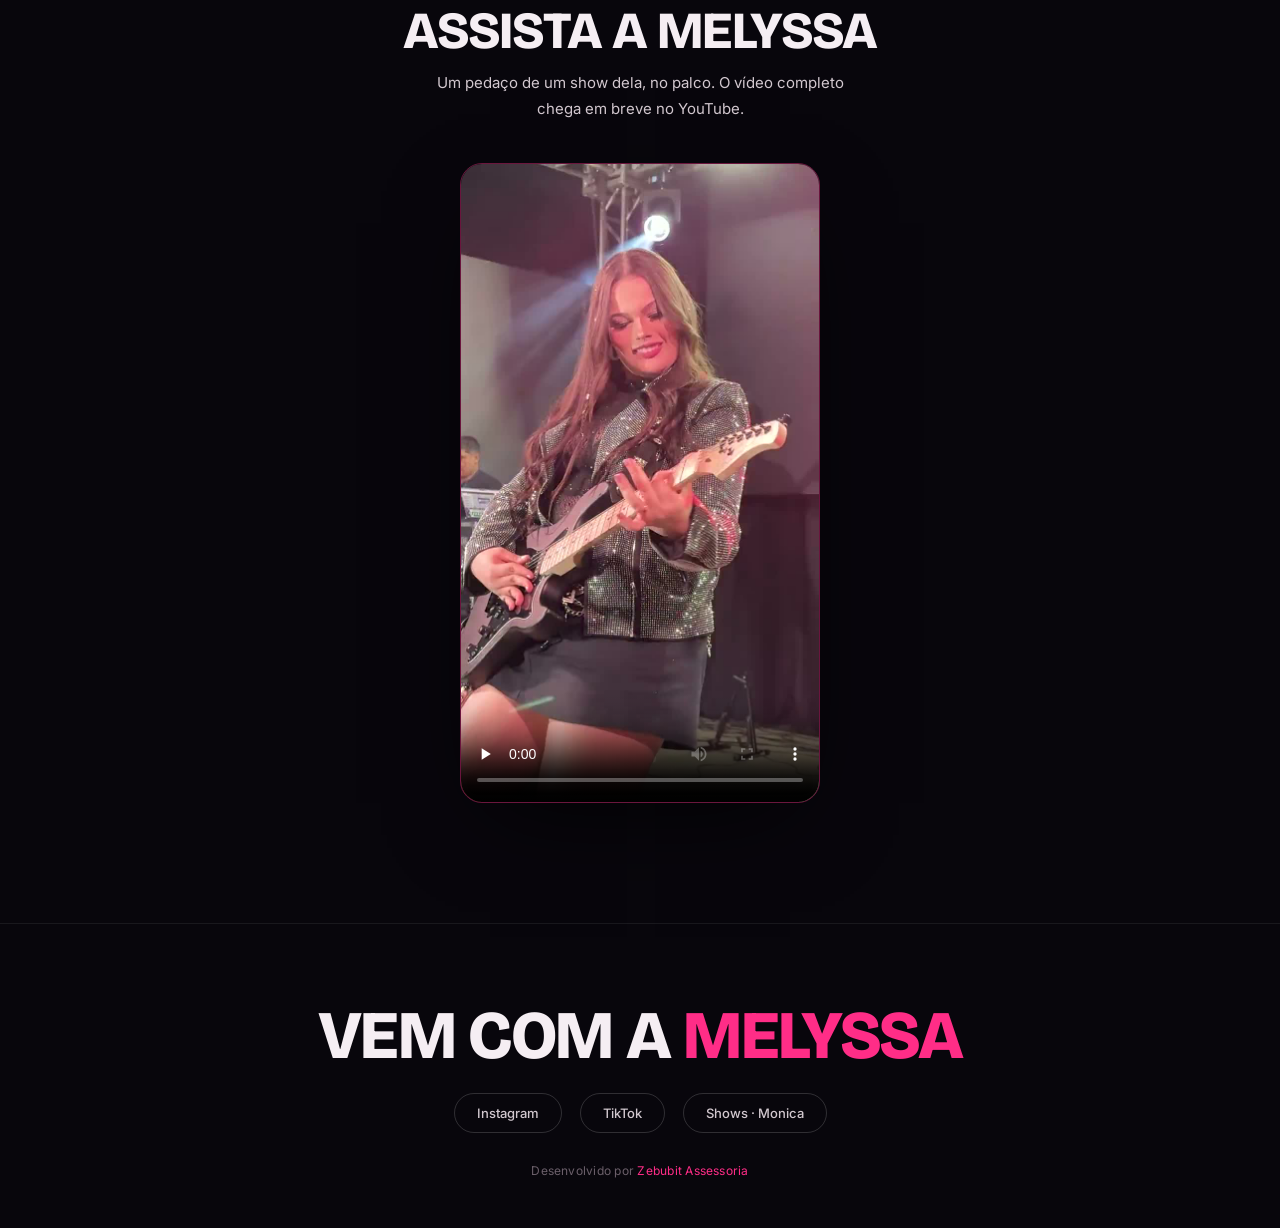
==== commit 8b076574: "hero: vídeo entra na hora (poster do próprio clipe, sem flash da foto) + CTAs pulsantes na seção Con" ====
--- a/index.html
+++ b/index.html
@@ -54,7 +54,7 @@
 /* ---------- HERO ---------- */
 .hero{position:relative;height:100vh;min-height:600px;overflow:hidden;display:flex;align-items:flex-end;}
 .hero-stage{position:absolute;inset:0;perspective:1400px;will-change:transform}
-.hero-photo{position:absolute;inset:-6%;background:url('assets/hero.jpg') center 26% / cover no-repeat;
+.hero-photo{position:absolute;inset:-6%;background:url('assets/hero-poster.jpg') center center / cover no-repeat;
   transform-style:preserve-3d;will-change:transform;}
 /* hero em VÍDEO (plug and play): some assets/hero.mp4 na pasta e o JS ativa sozinho.
    Enquanto não existir, fica a foto. object-fit cover serve vídeo vertical ou horizontal. */
@@ -145,8 +145,18 @@
 .ecard .k{font-size:11px;letter-spacing:.24em;text-transform:uppercase;color:var(--magenta);font-weight:600;margin-bottom:10px}
 .ecard h3{font-family:'Bricolage Grotesque';font-weight:800;font-size:30px;text-transform:uppercase;line-height:1;margin-bottom:10px}
 .ecard p{color:var(--muted);font-size:14px;line-height:1.5;margin-bottom:14px}
-.ecard .go{display:inline-flex;align-items:center;gap:8px;font-size:13px;font-weight:600;color:var(--ink);transition:.25s}
-.ecard:hover .go{color:var(--magenta);gap:12px}
+.ecard .go{display:inline-flex;align-items:center;gap:8px;font-size:13px;font-weight:700;color:#fff;
+  padding:9px 17px;border-radius:100px;background:rgba(255,45,135,.18);border:1px solid rgba(255,45,135,.6);
+  transition:background .25s,gap .25s;animation:goPulse 1.7s ease-in-out infinite;will-change:transform,box-shadow}
+.ecards .ecard:nth-child(2) .go{animation-delay:.55s}
+.ecards .ecard:nth-child(3) .go{animation-delay:1.1s}
+.ecard:hover .go{color:#fff;gap:13px;background:var(--magenta);border-color:var(--magenta);animation:none;
+  box-shadow:0 0 26px 4px rgba(255,45,135,.6)}
+@keyframes goPulse{
+  0%,100%{transform:scale(1);box-shadow:0 0 0 0 rgba(255,45,135,.5)}
+  50%{transform:scale(1.05);box-shadow:0 0 22px 5px rgba(255,45,135,.55)}
+}
+@media(prefers-reduced-motion:reduce){.ecard .go{animation:none}}
 
 /* ---------- GALERIA ---------- */
 .gallery{padding:110px 0;background:var(--bg2)}
@@ -188,7 +198,7 @@
 <header class="hero" id="top">
   <div class="hero-stage" id="stage">
     <div class="hero-photo" id="heroPhoto"></div>
-    <video id="heroVideo" class="hero-video" muted loop playsinline preload="none" poster="assets/hero.jpg"></video>
+    <video id="heroVideo" class="hero-video" autoplay muted loop playsinline preload="auto" poster="assets/hero-poster.jpg" src="assets/hero.mp4"></video>
   </div>
   <div class="hero-glow" id="heroGlow"></div>
   <div class="hero-grade"></div>
@@ -356,13 +366,10 @@
    Mudo, loop, sem competir com o player de música. */
 (function(){
   var v=document.getElementById('heroVideo'); if(!v) return;
-  var src='assets/hero.mp4';
-  fetch(src,{method:'HEAD'}).then(function(r){
-    if(!r.ok){ v.remove(); return; }
-    v.src=src; v.load();
-    v.addEventListener('loadeddata',function(){ v.classList.add('on'); v.play().catch(function(){}); });
-    v.addEventListener('error',function(){ v.remove(); });
-  }).catch(function(){ v.remove(); }); // file:// ou arquivo ausente: mantém a foto
+  function show(){ v.classList.add('on'); v.play().catch(function(){}); }
+  if(v.readyState>=2) show(); else v.addEventListener('loadeddata',show);
+  // se o vídeo falhar (ex: file:// local), some ele e mantém o poster/foto
+  v.addEventListener('error',function(){ v.classList.remove('on'); });
 })();
 
 /* pausa a música ao dar play no vídeo "Assista a Melyssa" (pra o som não competir) */
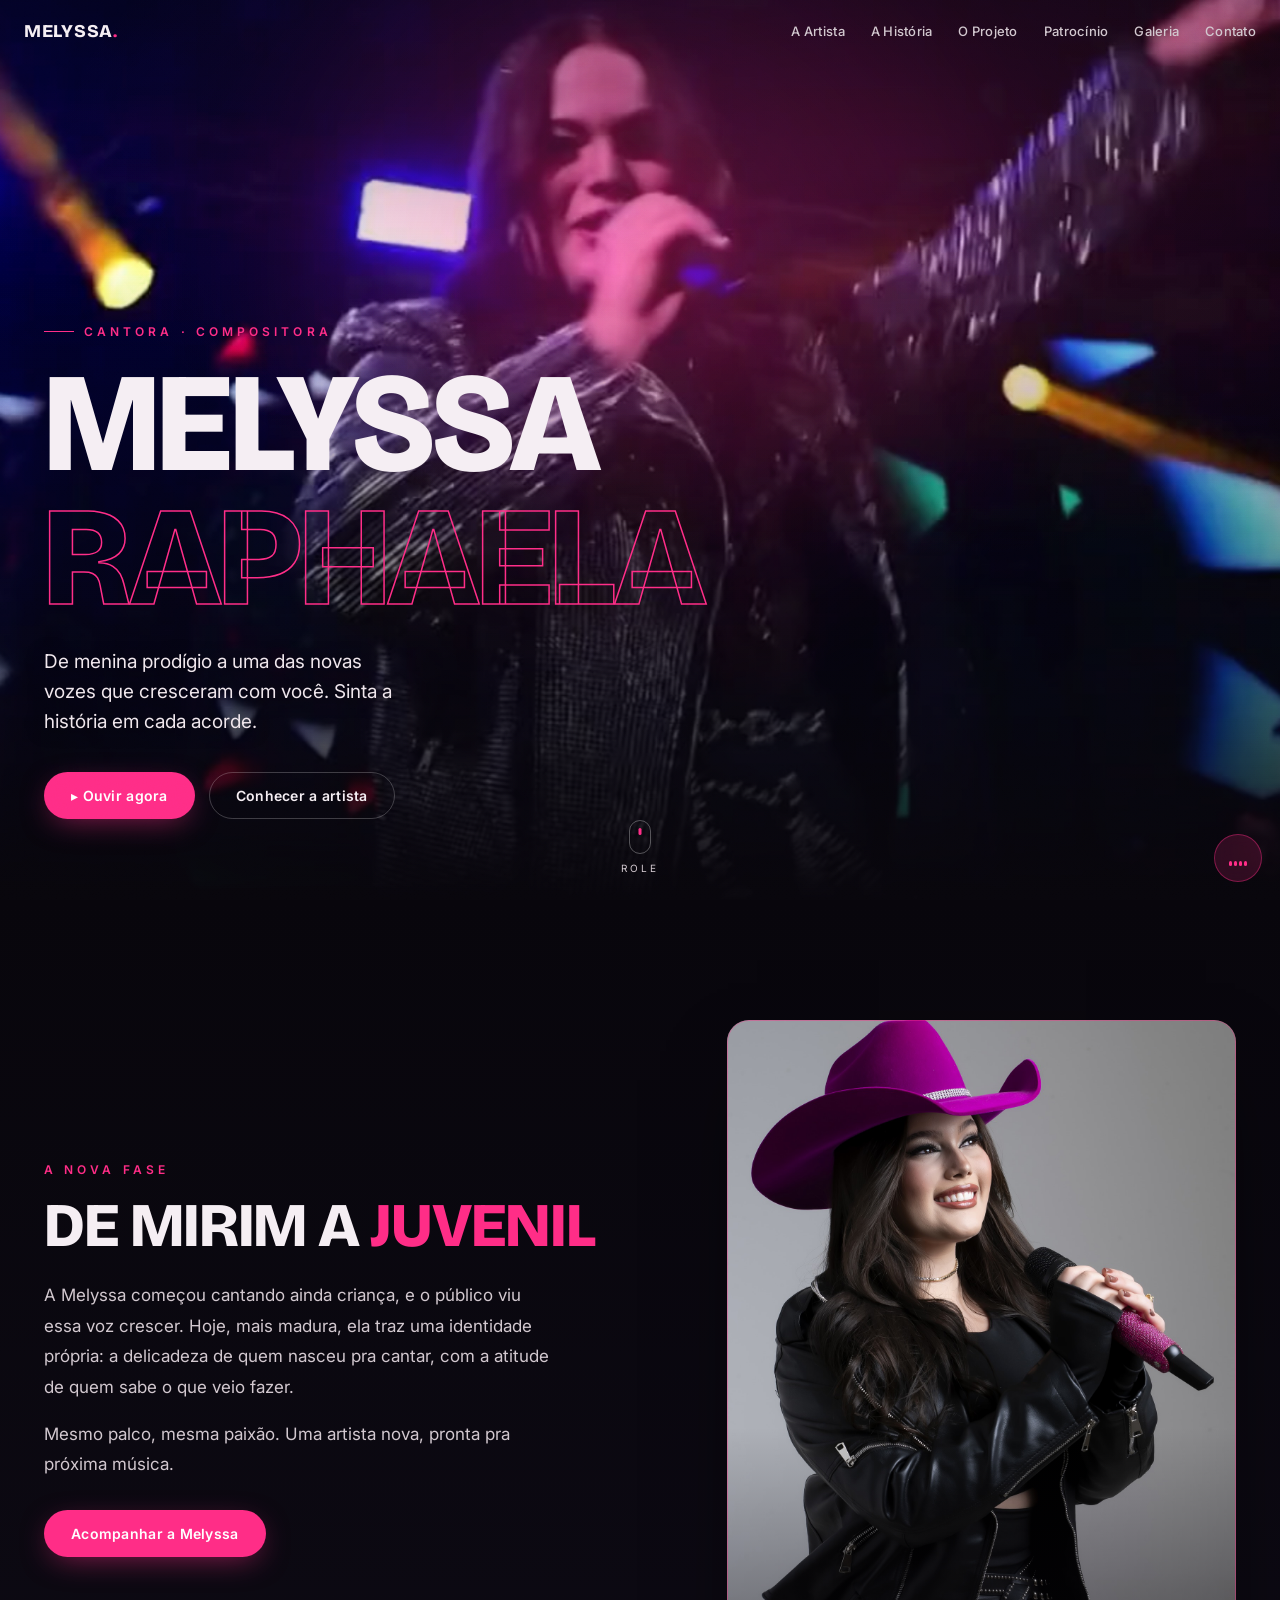
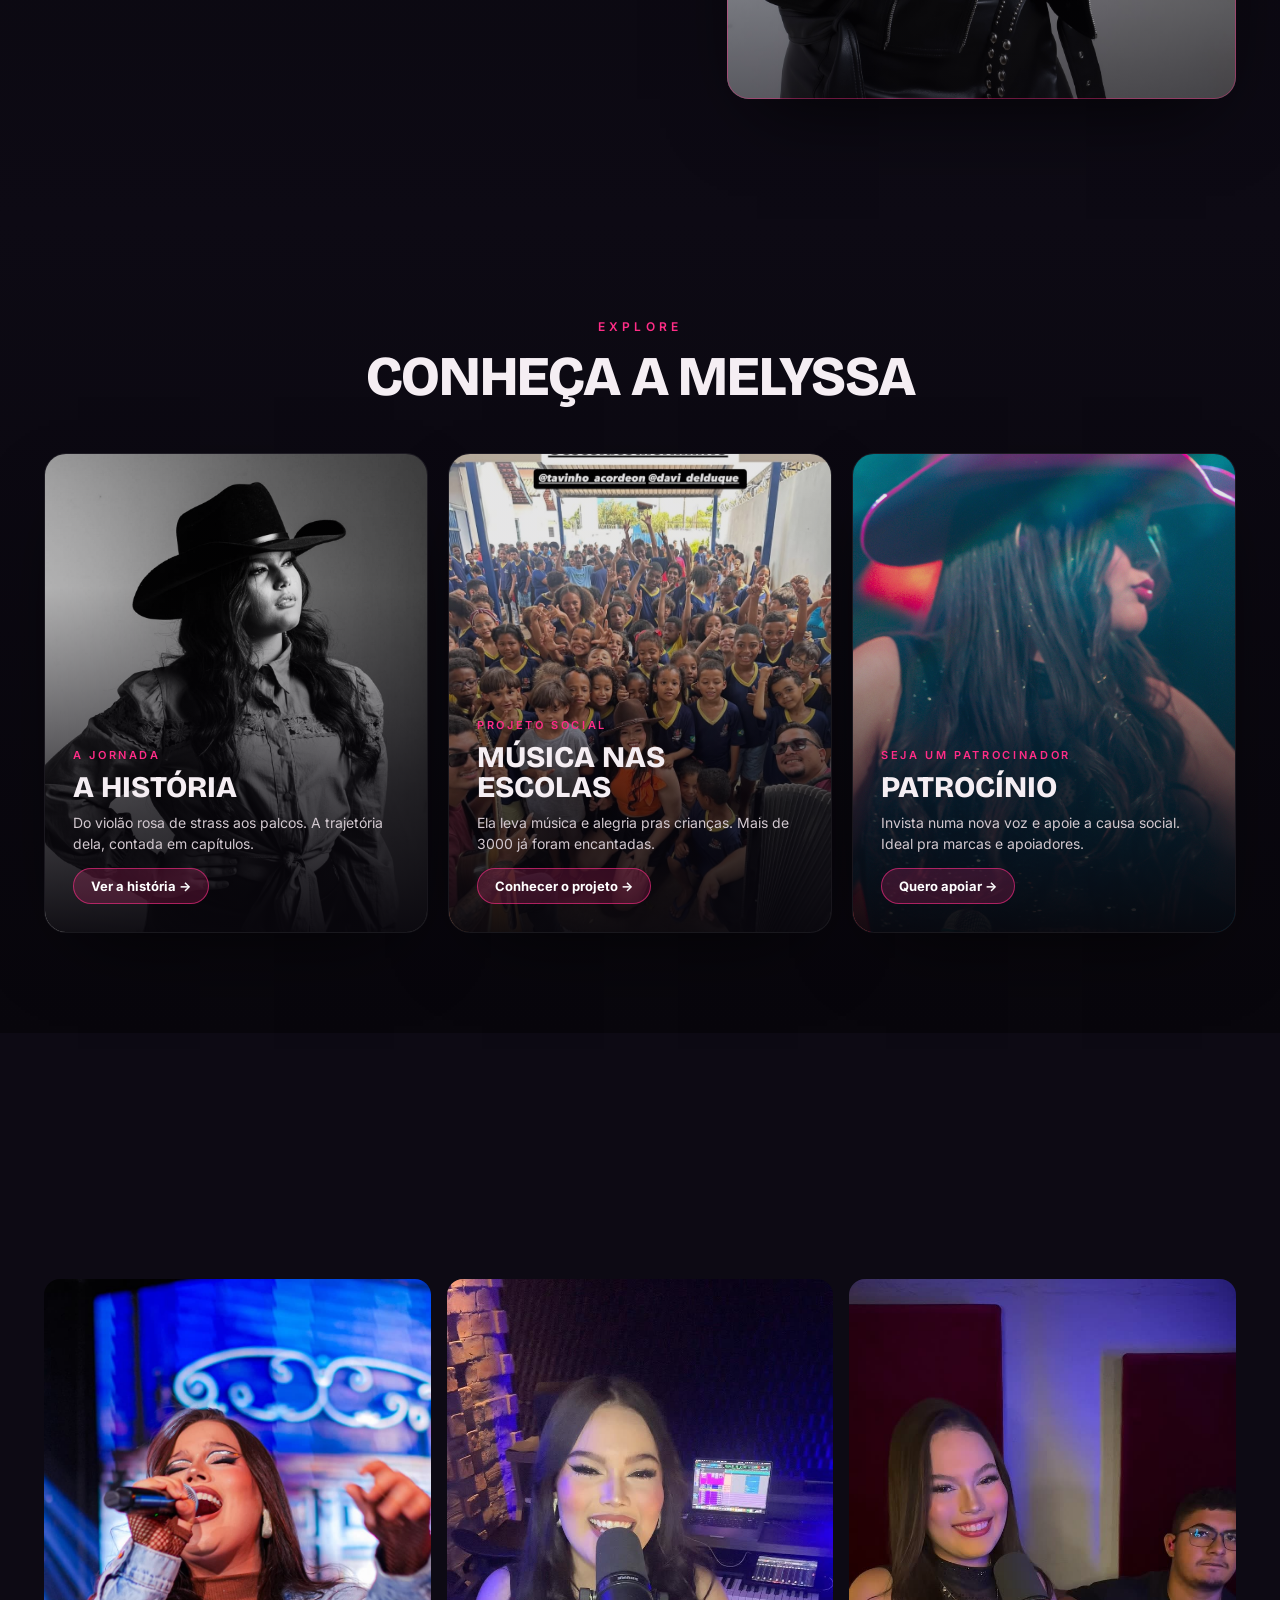
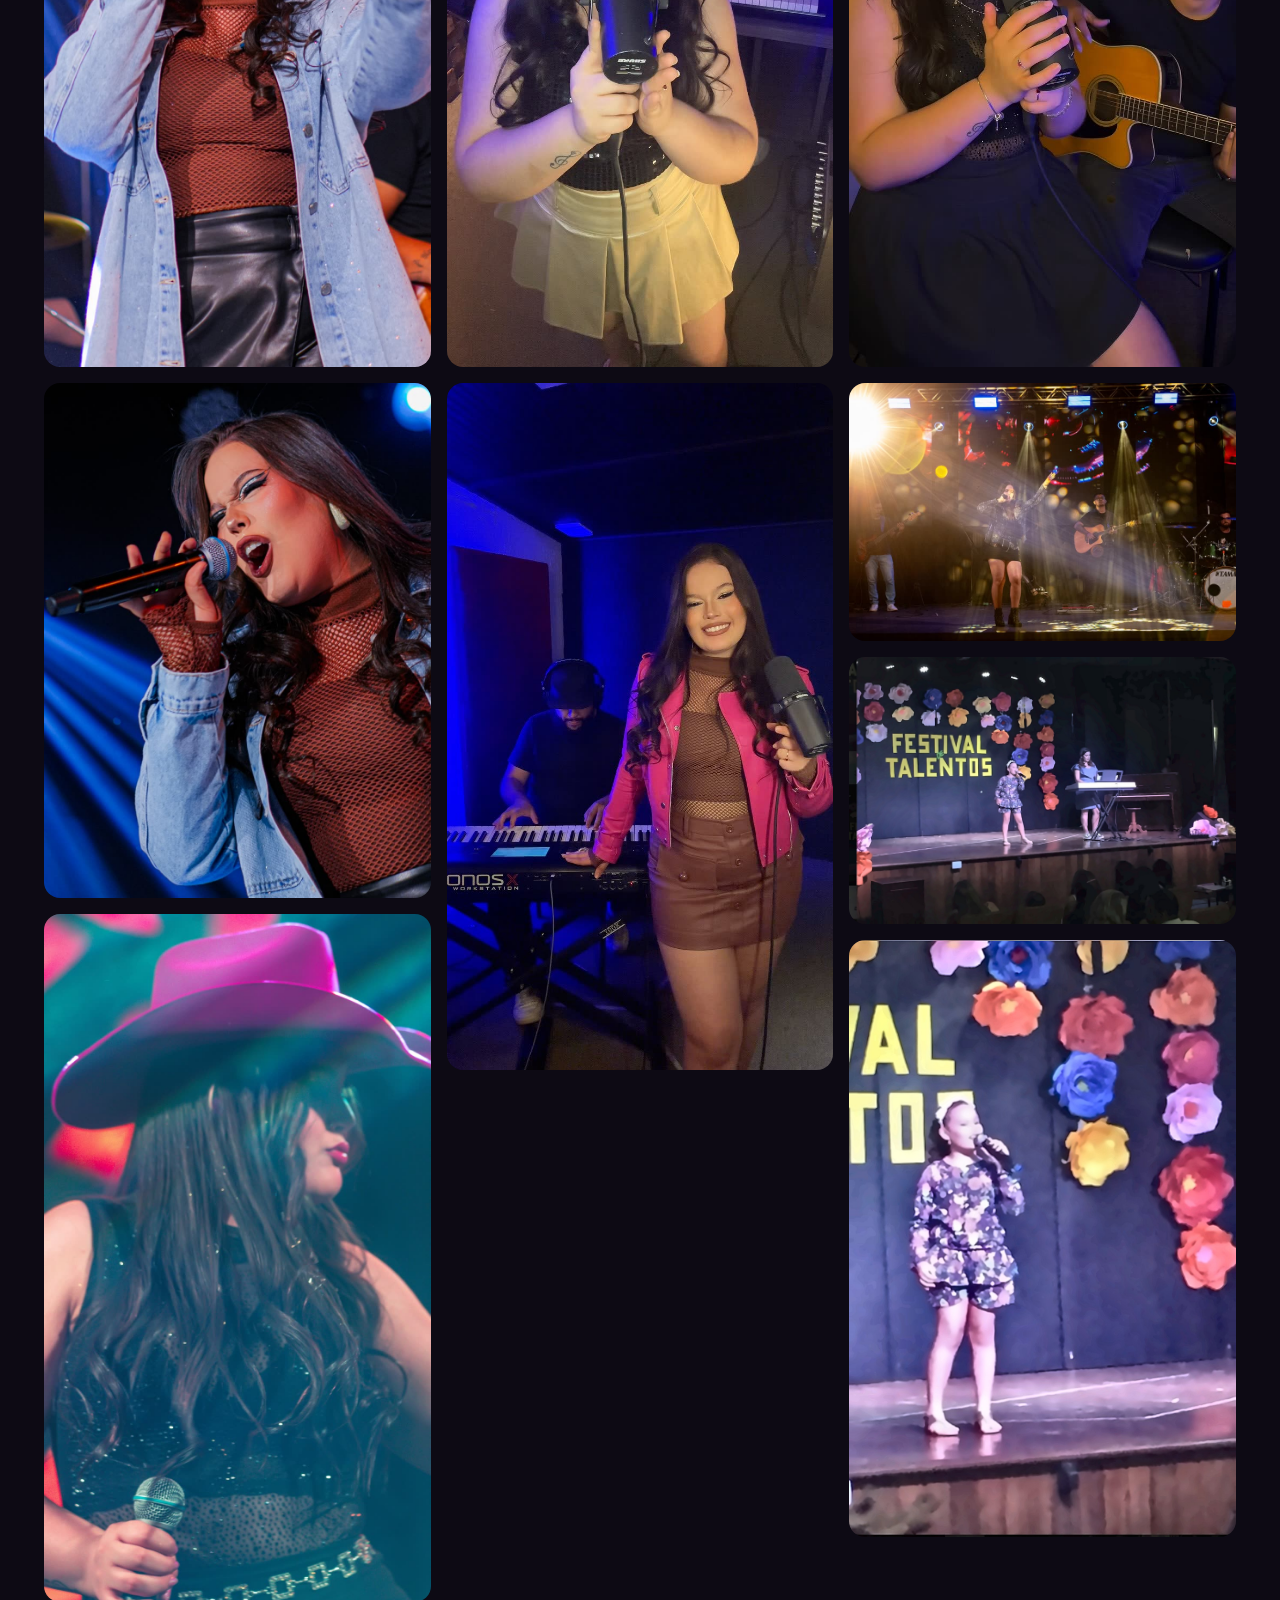
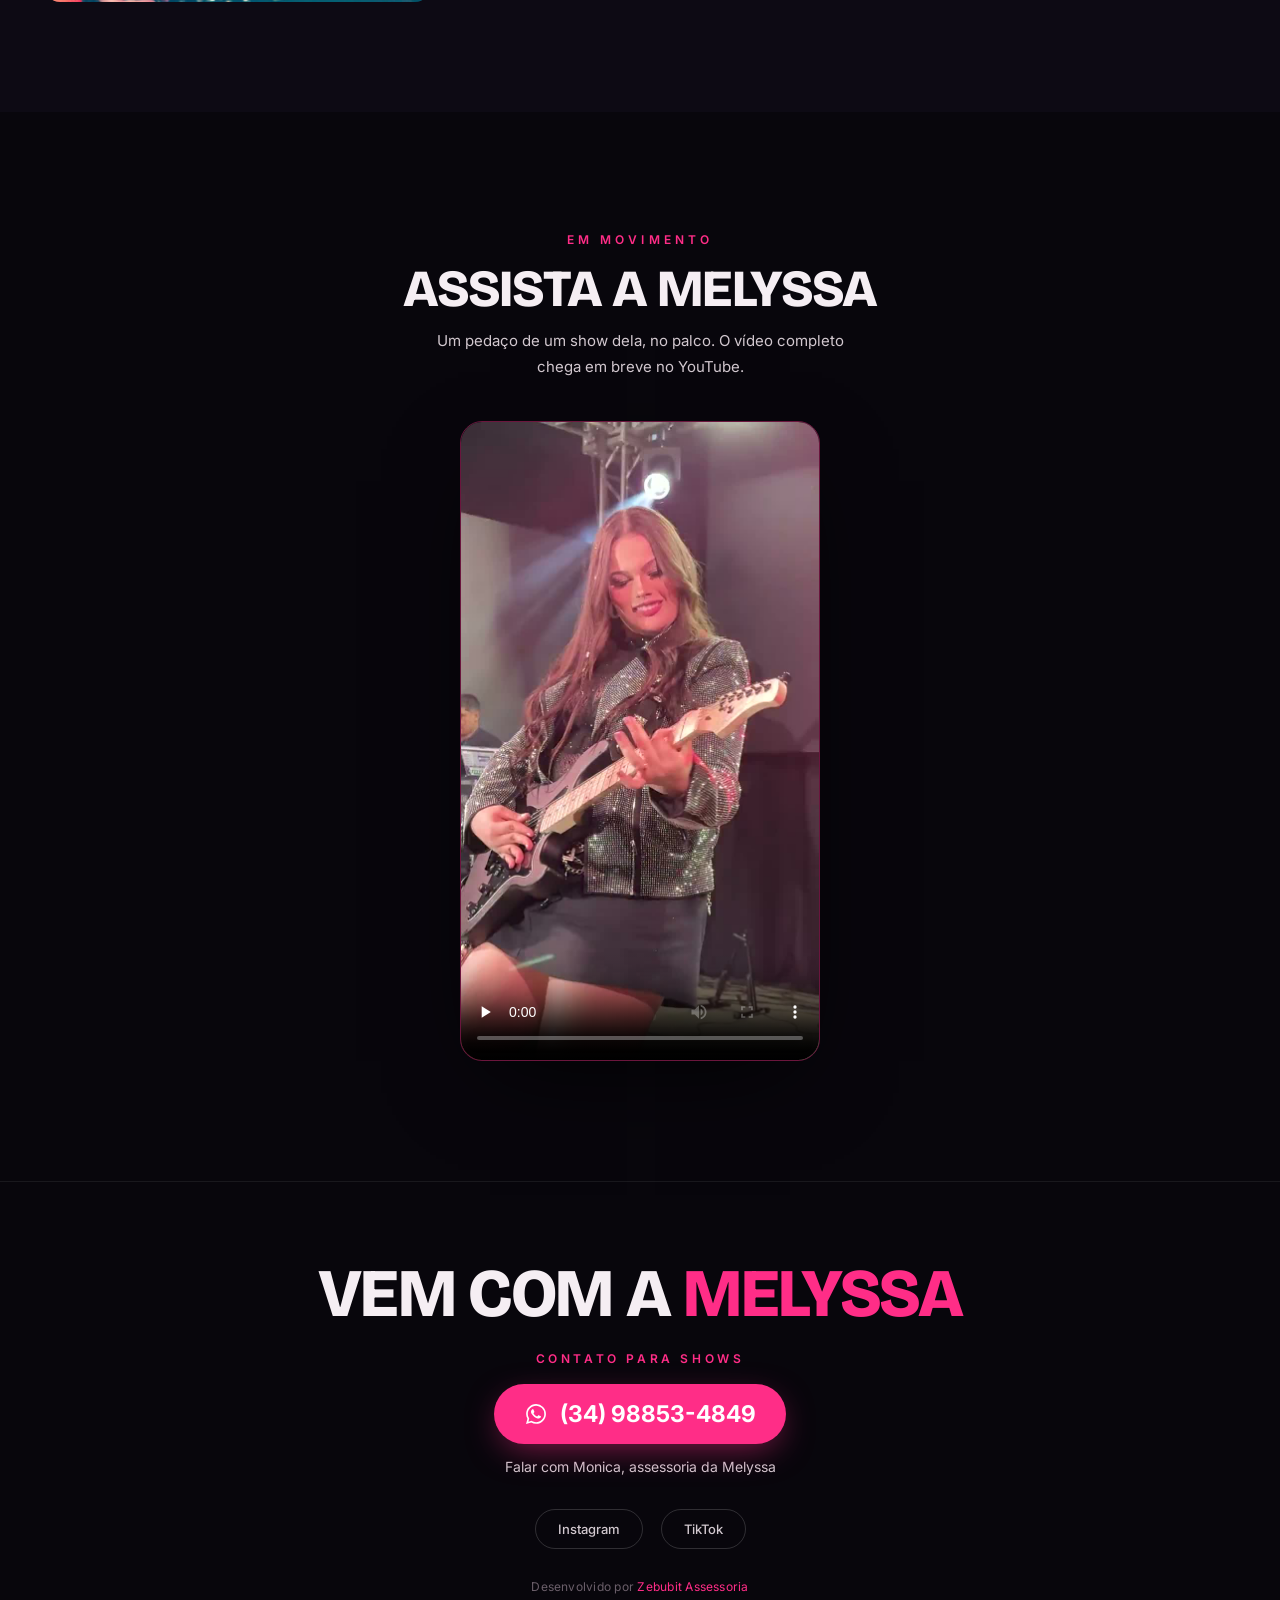
==== commit f62253ca: "Adiciona banda, carta de patrocínio, proposta p/ prefeituras e notas musicais - patrocinio: hero cin" ====
--- a/index.html
+++ b/index.html
@@ -114,11 +114,24 @@
 footer{padding:80px 0 50px;border-top:1px solid rgba(255,255,255,.07);text-align:center}
 footer .fname{font-family:'Bricolage Grotesque';font-weight:800;font-size:clamp(30px,6vw,68px);text-transform:uppercase;letter-spacing:-.02em;margin-bottom:24px}
 footer .fname span{color:var(--magenta)}
+footer .ccontact{margin:2px auto 34px}
+footer .clabel{font-size:12px;letter-spacing:.3em;text-transform:uppercase;color:var(--magenta);font-weight:600;margin-bottom:18px}
+footer .cwhats{display:inline-flex;align-items:center;gap:12px;padding:16px 30px;border-radius:100px;background:var(--magenta);color:#fff;font-weight:700;font-size:clamp(18px,2.4vw,23px);box-shadow:0 10px 34px -8px var(--glow);transition:transform .2s,box-shadow .3s;animation:goPulse 1.9s ease-in-out infinite;will-change:transform,box-shadow}
+footer .cwhats:hover{transform:translateY(-2px);box-shadow:0 16px 46px -8px var(--glow)}
+footer .cwhats svg{width:24px;height:24px;fill:#fff;flex:none}
+footer .cname{margin-top:14px;font-size:14px;color:var(--muted)}
+@media(prefers-reduced-motion:reduce){footer .cwhats{animation:none}}
 footer .social{display:flex;gap:18px;justify-content:center;margin-bottom:30px;flex-wrap:wrap}
 footer .social a{padding:11px 22px;border:1px solid rgba(255,255,255,.16);border-radius:100px;font-size:13px;font-weight:500;color:var(--muted);transition:.25s}
 footer .social a:hover{border-color:var(--magenta);color:var(--magenta)}
 footer .copy{font-size:12px;color:#6b5f6a;letter-spacing:.02em}
 footer .copy a{color:var(--magenta)}
+
+/* notas musicais caindo (camada sutil na frente) */
+#notes{position:fixed;inset:0;z-index:8;pointer-events:none;overflow:hidden}
+#notes .note{position:absolute;top:-8%;color:var(--magenta);opacity:0;font-size:22px;will-change:transform,opacity;animation:fall linear infinite;text-shadow:0 0 10px rgba(255,45,135,.55)}
+@keyframes fall{0%{transform:translateY(0) rotate(0deg);opacity:0}12%{opacity:.32}88%{opacity:.32}100%{transform:translateY(108vh) rotate(320deg);opacity:0}}
+@media(prefers-reduced-motion:reduce){#notes{display:none}}
 
 /* música flutuante */
 #music{position:fixed;right:18px;bottom:18px;z-index:90;width:48px;height:48px;border-radius:50%;background:rgba(255,45,135,.16);
@@ -180,6 +193,8 @@
 </style>
 </head>
 <body>
+
+<div id="notes" aria-hidden="true"></div>
 
 <div id="loader"><div style="text-align:center"><div class="l-name">Melyssa Raphaela</div><div class="l-bar"><div class="l-fill" id="lfill"></div></div></div></div>
 
@@ -285,6 +300,8 @@
       <div class="gitem"><img src="assets/gal-5.jpg" alt="Melyssa Raphaela" loading="lazy"></div>
       <div class="gitem"><img src="assets/gal-6.jpg" alt="Melyssa Raphaela no estúdio" loading="lazy"></div>
       <div class="gitem"><img src="assets/gal-7.jpg" alt="Melyssa Raphaela no palco" loading="lazy"></div>
+      <div class="gitem"><img src="assets/gal-8.jpg" alt="Melyssa criança no palco do Festival de Talentos" loading="lazy"></div>
+      <div class="gitem"><img src="assets/gal-9.jpg" alt="Melyssa criança cantando no festival" loading="lazy"></div>
     </div>
   </div>
 </section>
@@ -303,10 +320,17 @@
 <footer id="contato">
   <div class="wrap">
     <div class="fname display">VEM COM A <span>MELYSSA</span></div>
+    <div class="ccontact">
+      <div class="clabel">Contato para shows</div>
+      <a class="cwhats" href="https://wa.me/5534988534849?text=Ol%C3%A1!%20Vim%20pelo%20site%20da%20Melyssa%20Raphaela%20e%20quero%20falar%20sobre%20a%20agenda%20de%20shows%20dela.%20Pode%20me%20passar%20valores%20e%20disponibilidade%3F" target="_blank" rel="noopener" aria-label="Falar no WhatsApp com a Monica sobre shows da Melyssa">
+        <svg viewBox="0 0 24 24" aria-hidden="true"><path d="M12.04 2C6.58 2 2.13 6.45 2.13 11.91c0 1.75.46 3.45 1.32 4.95L2 22l5.25-1.38a9.9 9.9 0 0 0 4.79 1.22h.01c5.46 0 9.91-4.45 9.91-9.91 0-2.65-1.03-5.14-2.9-7.01A9.82 9.82 0 0 0 12.04 2zm0 1.67c2.2 0 4.27.86 5.83 2.42a8.2 8.2 0 0 1 2.42 5.82c0 4.54-3.7 8.24-8.25 8.24a8.2 8.2 0 0 1-4.2-1.15l-.3-.18-3.12.82.83-3.04-.2-.31a8.2 8.2 0 0 1-1.26-4.38c0-4.54 3.7-8.24 8.25-8.24zm4.52 10.34c-.25-.12-1.47-.72-1.69-.81-.23-.08-.39-.12-.56.13-.16.25-.64.8-.78.97-.14.16-.29.18-.54.06-.25-.12-1.05-.39-2-1.23-.74-.66-1.24-1.47-1.38-1.72-.14-.25-.02-.38.11-.5.11-.11.25-.29.37-.43.13-.14.17-.25.25-.41.08-.16.04-.31-.02-.43-.06-.12-.56-1.35-.77-1.85-.2-.48-.41-.42-.56-.43h-.48c-.16 0-.43.06-.65.31-.22.25-.85.83-.85 2.03 0 1.2.87 2.36.99 2.52.12.16 1.71 2.61 4.15 3.66.58.25 1.03.4 1.38.51.58.18 1.11.16 1.53.1.47-.07 1.47-.6 1.68-1.18.21-.58.21-1.07.14-1.18-.06-.1-.22-.16-.47-.28z"/></svg>
+        (34) 98853-4849
+      </a>
+      <div class="cname">Falar com Monica, assessoria da Melyssa</div>
+    </div>
     <div class="social">
       <a href="https://instagram.com/melyssaraphaela" target="_blank" rel="noopener">Instagram</a>
       <a href="https://tiktok.com/@melyssaraphaela" target="_blank" rel="noopener">TikTok</a>
-      <a href="https://wa.me/5534988534849?text=Ol%C3%A1!%20Vim%20pelo%20site%20da%20Melyssa%20Raphaela%20e%20quero%20falar%20sobre%20a%20agenda%20de%20shows%20dela.%20Pode%20me%20passar%20valores%20e%20disponibilidade%3F" target="_blank" rel="noopener">Shows · Monica</a>
     </div>
     <div class="copy">Desenvolvido por <a href="https://zebubit.com.br" target="_blank" rel="noopener">Zebubit Assessoria</a></div>
   </div>
@@ -355,6 +379,21 @@
 const io=new IntersectionObserver((es)=>{es.forEach(e=>{if(e.isIntersecting){e.target.classList.add('in');io.unobserve(e.target)}})},{threshold:.18});
 document.querySelectorAll('.reveal').forEach(el=>io.observe(el));
 
+/* ===== Notas musicais caindo ===== */
+(function(){
+  if(matchMedia('(prefers-reduced-motion:reduce)').matches) return;
+  var box=document.getElementById('notes'); if(!box) return;
+  var glyphs=['♪','♫','♩','♬'], N=window.innerWidth<680?11:20;
+  for(var i=0;i<N;i++){
+    var s=document.createElement('span'); s.className='note'; s.textContent=glyphs[i%glyphs.length];
+    s.style.left=(Math.random()*100)+'%';
+    s.style.fontSize=(16+Math.random()*18)+'px';
+    s.style.animationDuration=(9+Math.random()*9)+'s';
+    s.style.animationDelay=(-Math.random()*14)+'s';
+    s.style.opacity=1; box.appendChild(s);
+  }
+})();
+
 /* ===== Lightbox da galeria ===== */
 const lb=document.getElementById('lb'), lbimg=lb.querySelector('img');
 document.querySelectorAll('.gitem img').forEach(im=>im.addEventListener('click',()=>{lbimg.src=im.src;lb.classList.add('on')}));
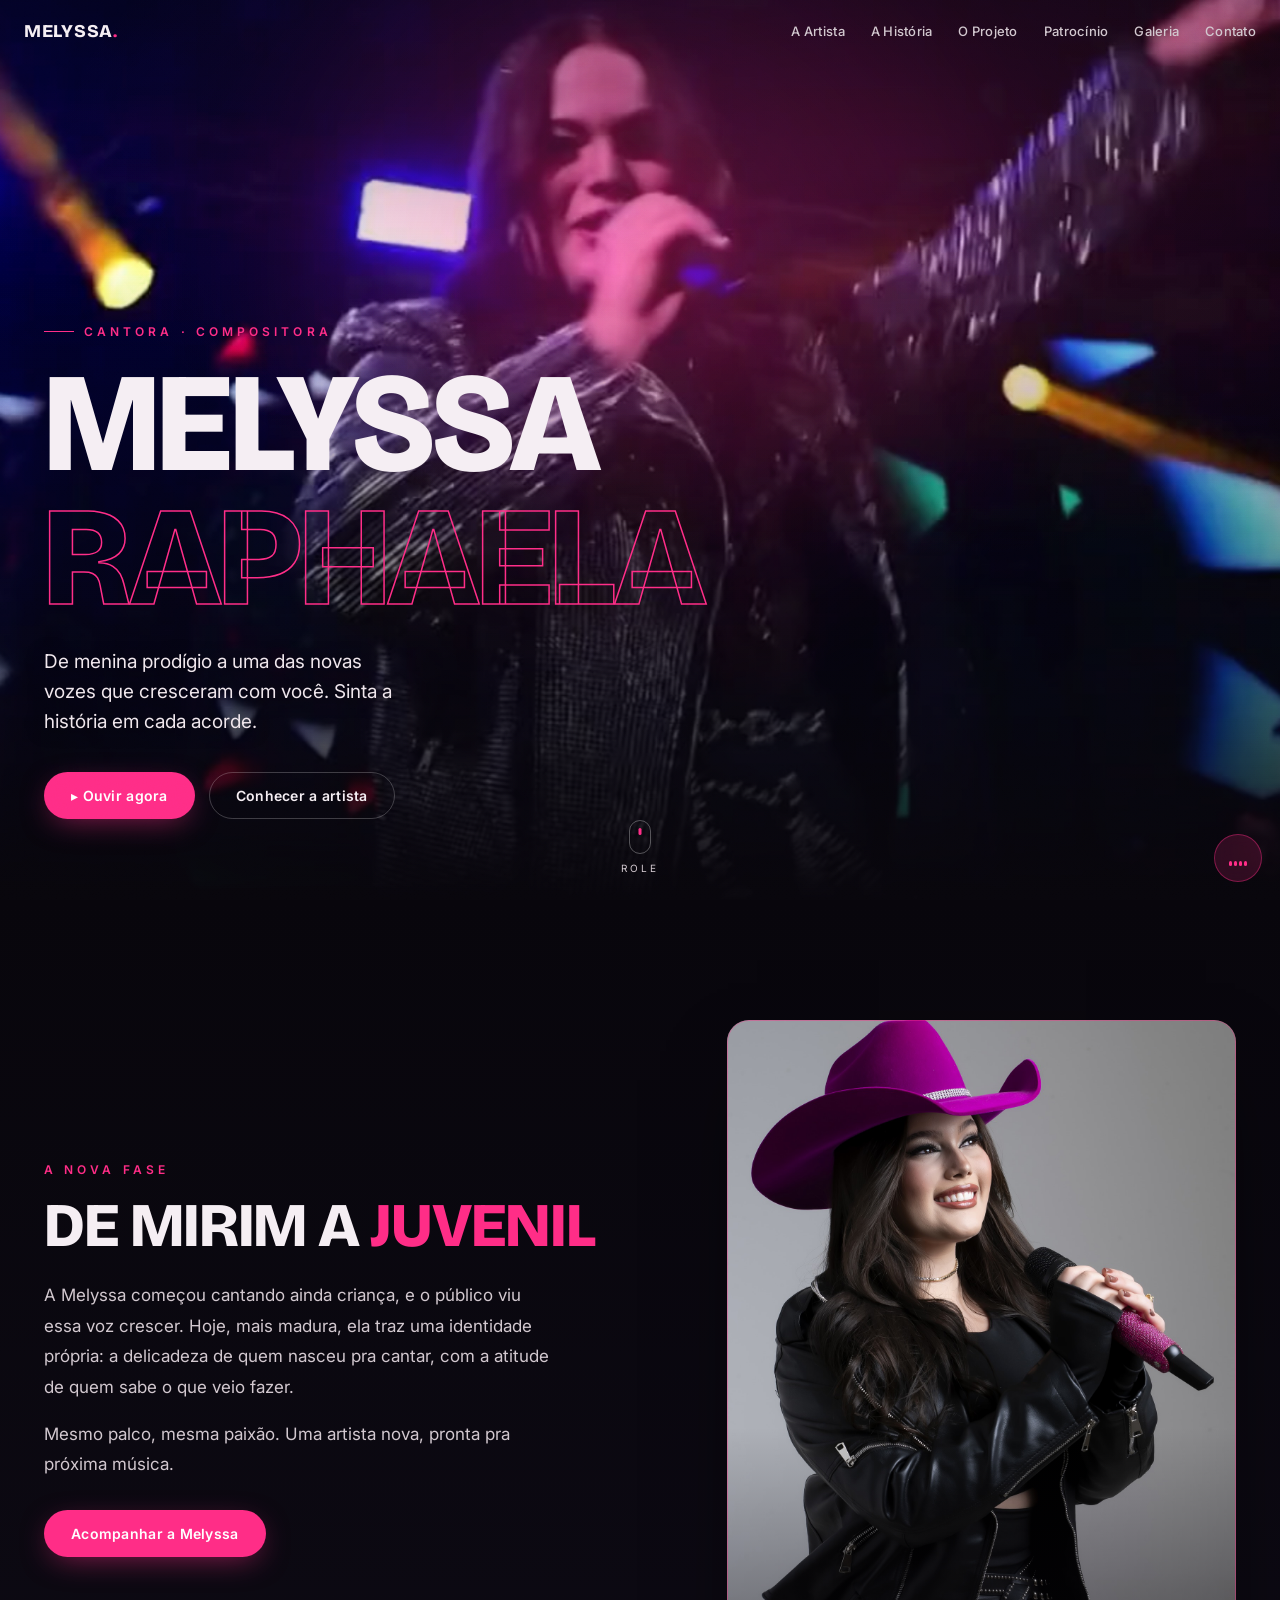
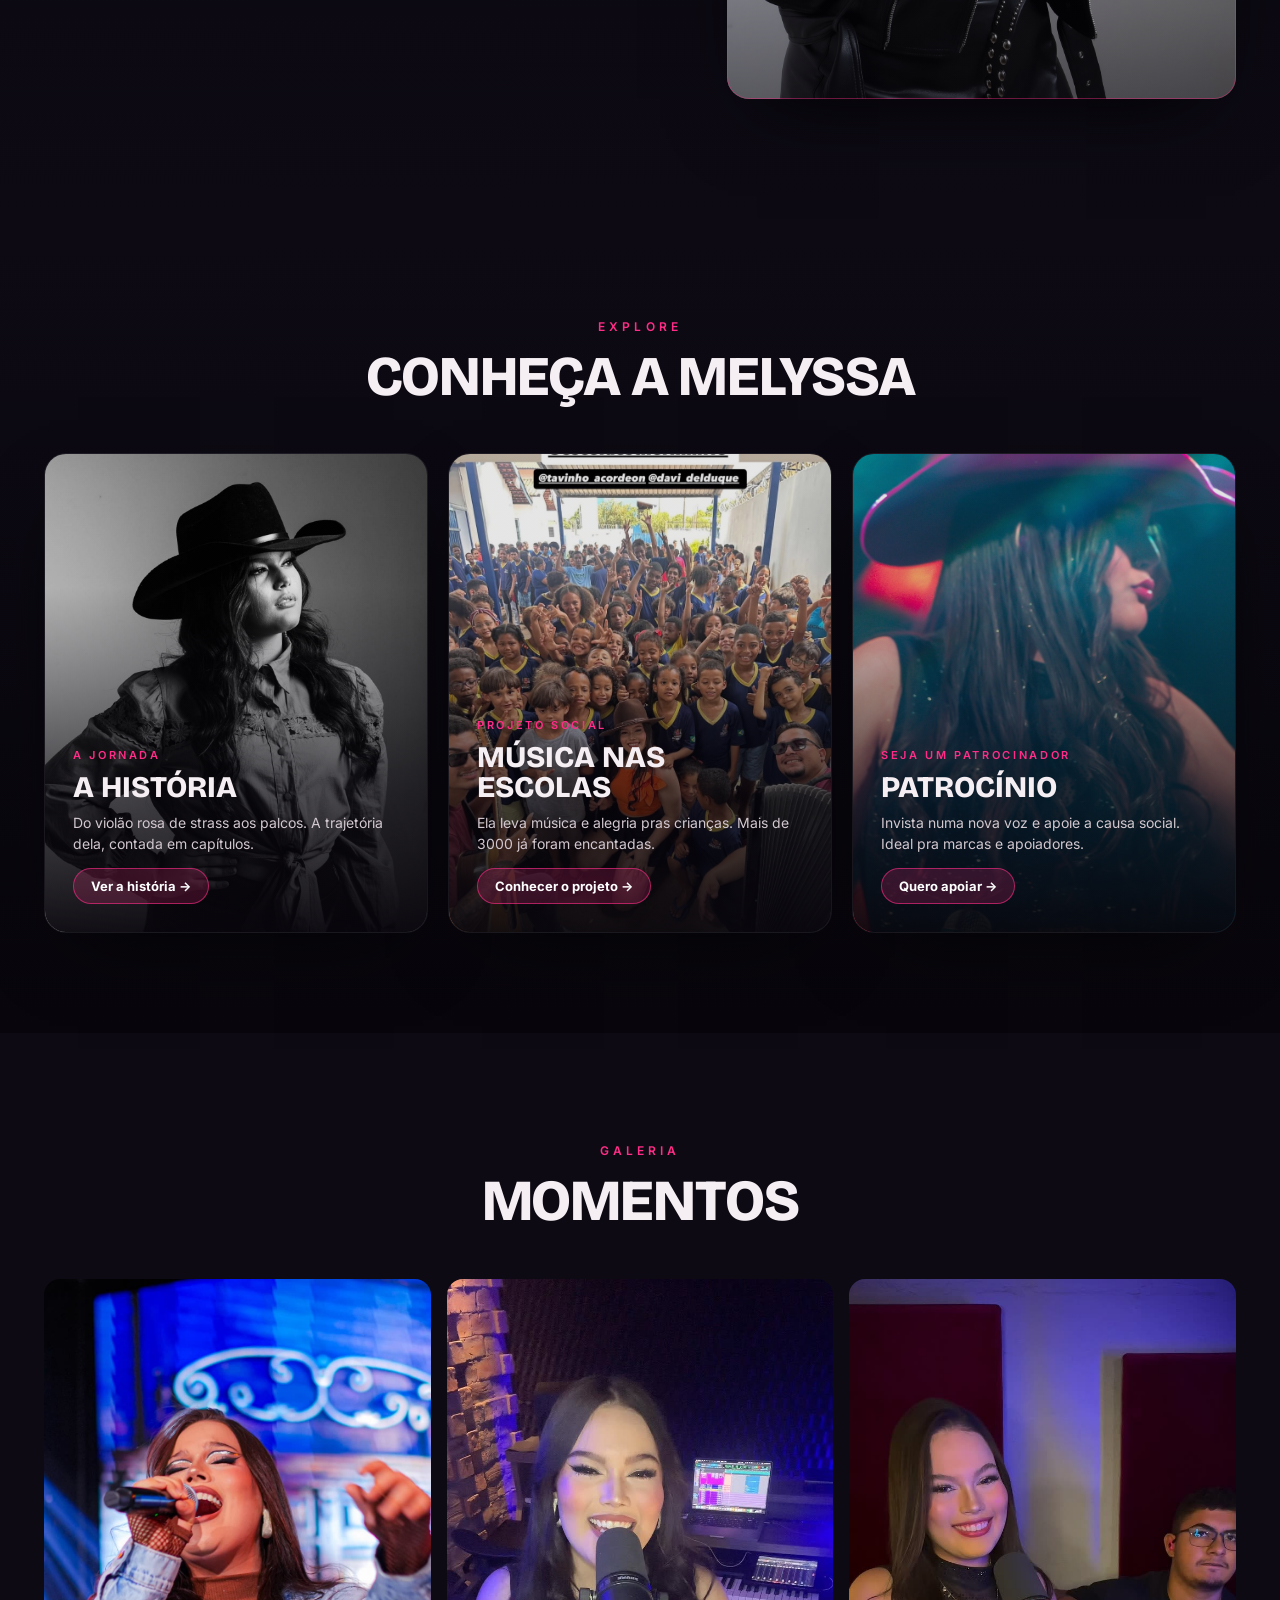
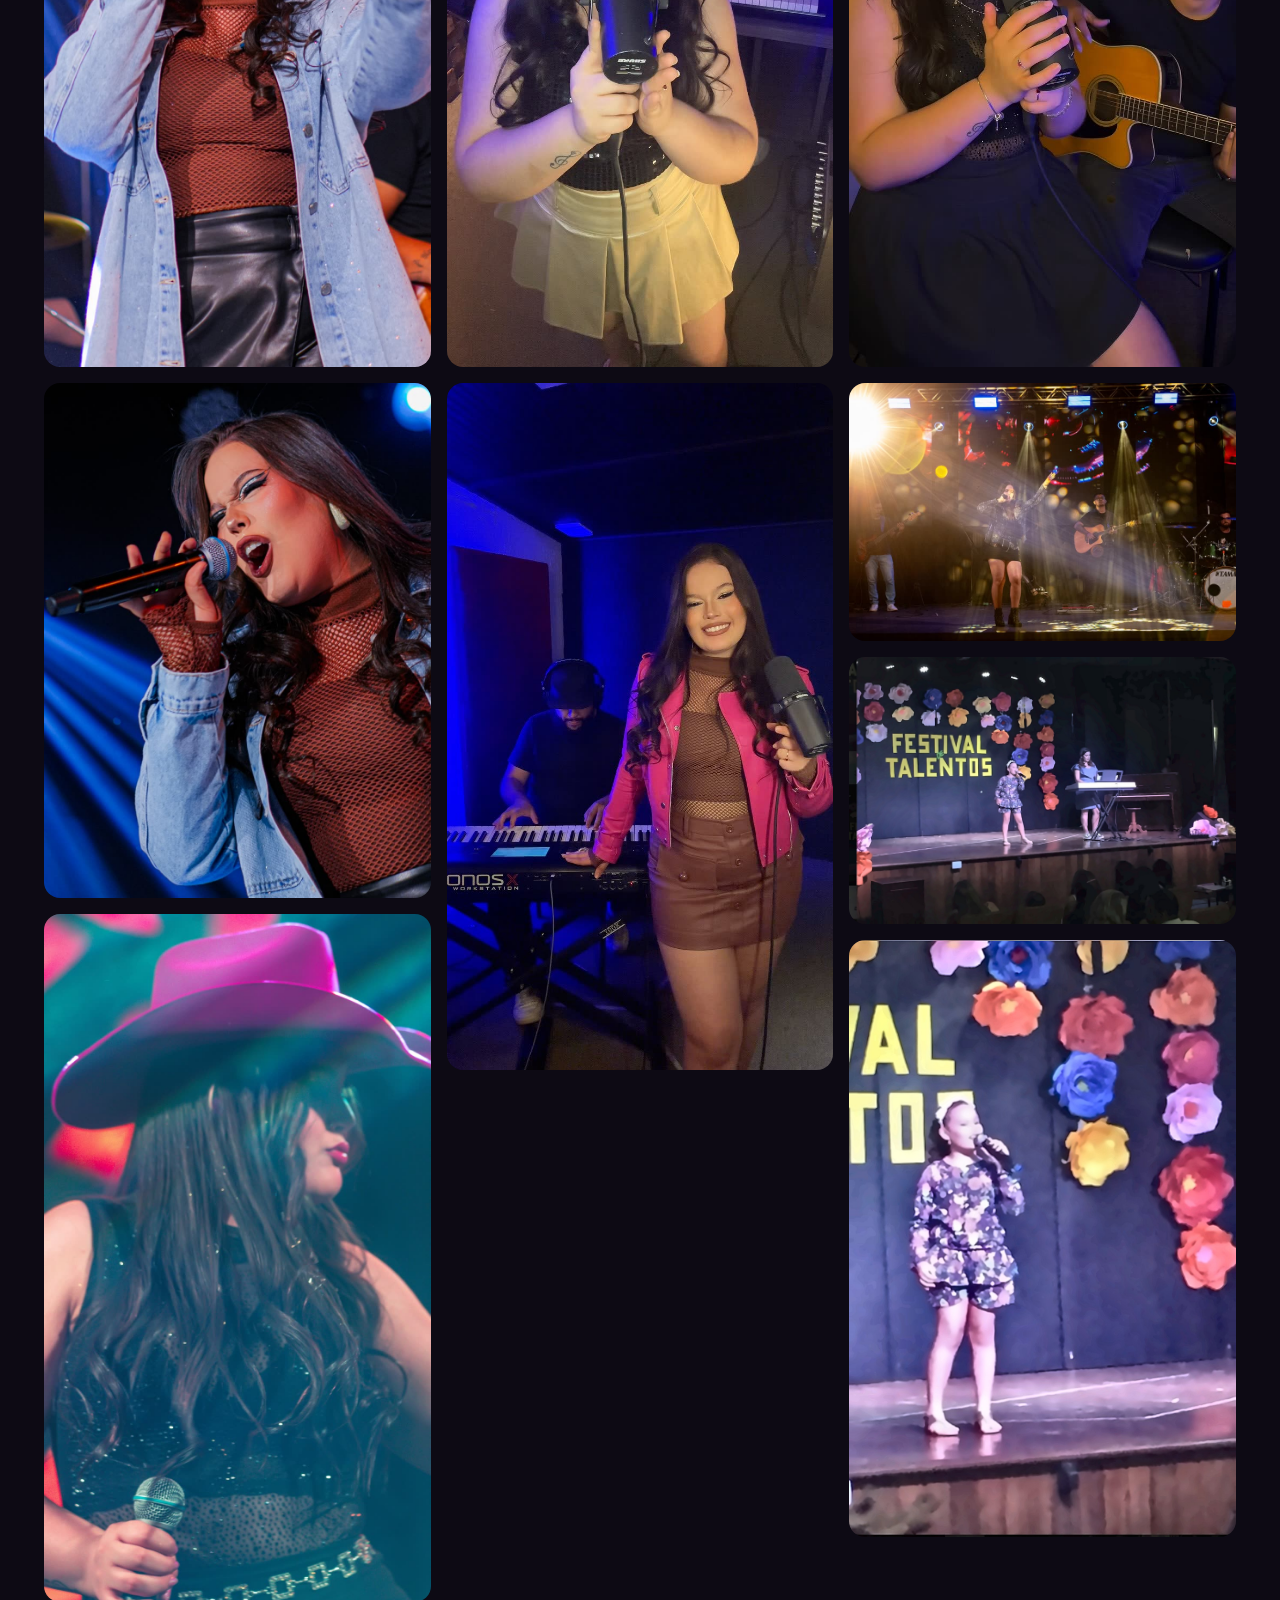
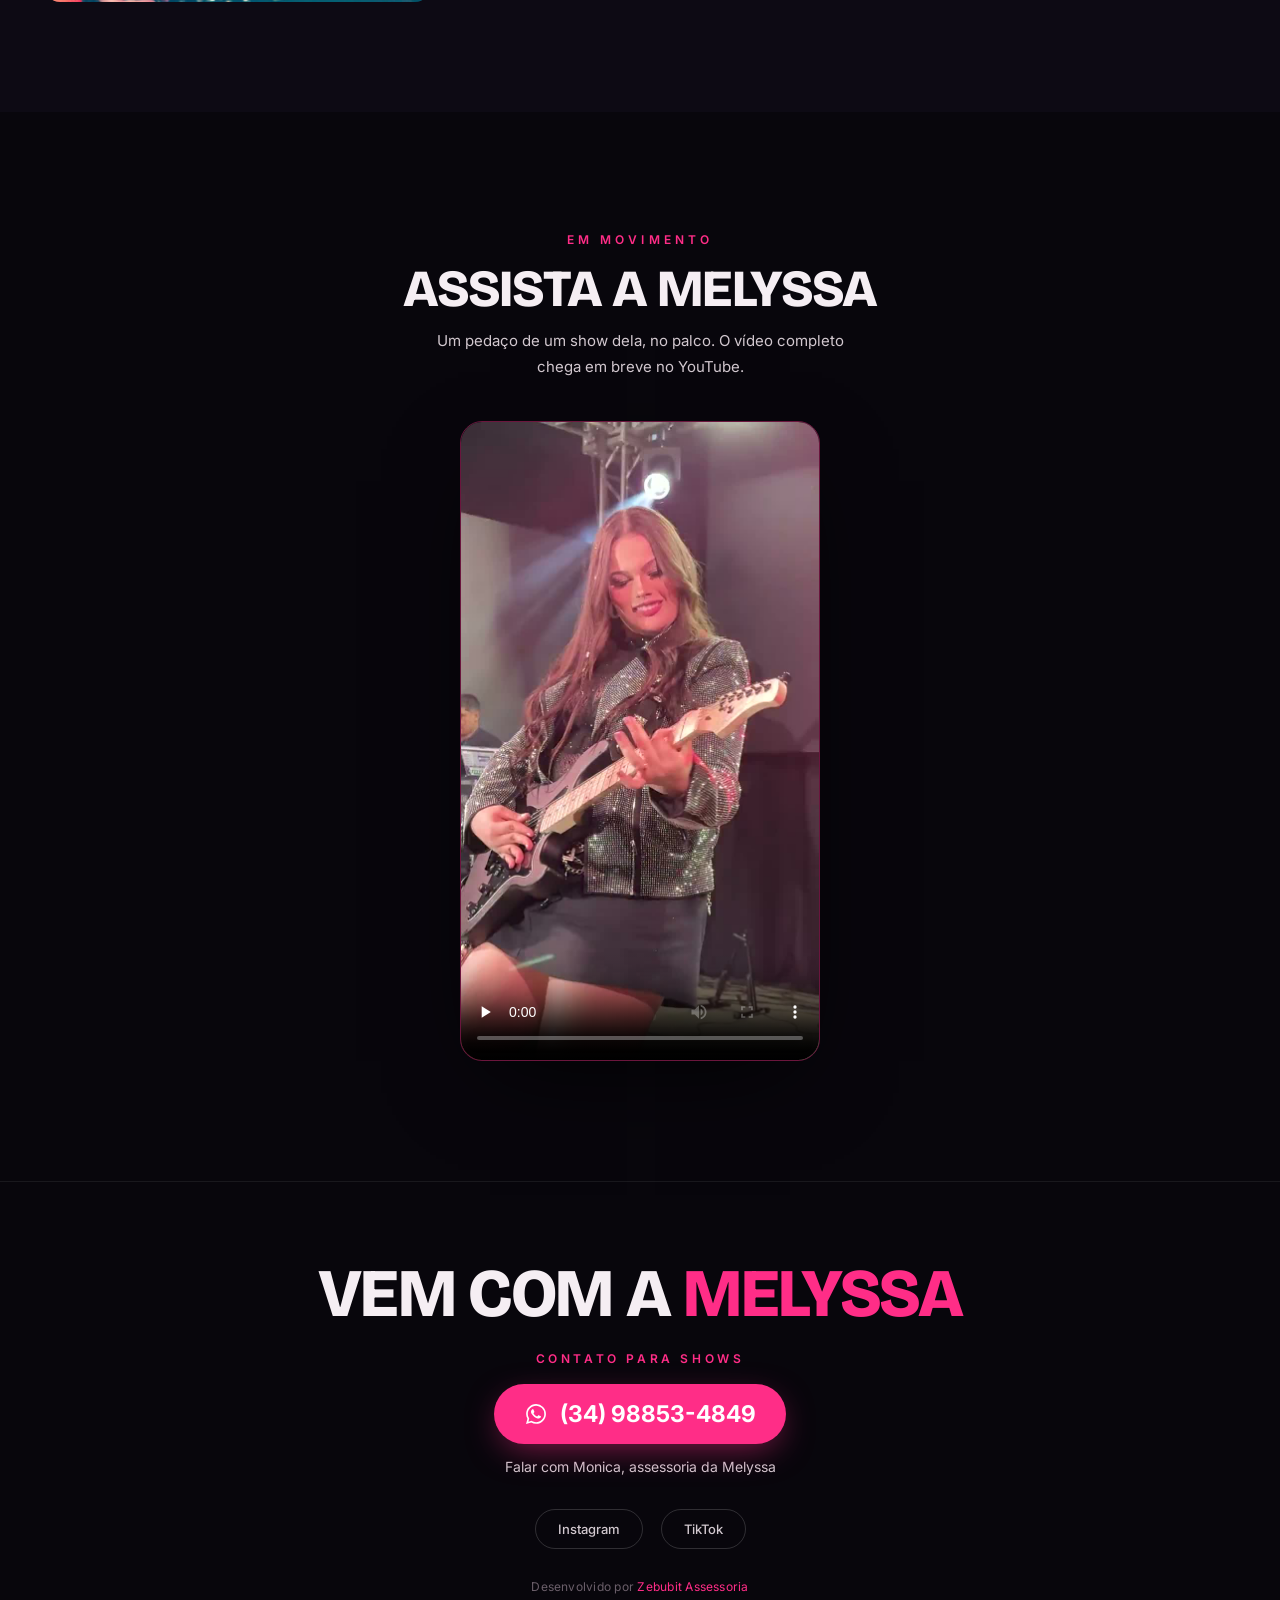
==== commit 951dcdcc: "Otimiza peso: remove assets mortos, encolhe live.jpg, comprime hero.mp4, audio preload none - remove" ====
--- a/index.html
+++ b/index.html
@@ -338,7 +338,7 @@
 
 <div id="lb"><span class="x">&times;</span><img src="" alt="Foto da Melyssa"></div>
 <div id="music" title="Tocar música" role="button" tabindex="0" aria-label="Tocar ou pausar a música"><div class="bars"><i></i><i></i><i></i><i></i></div></div>
-<audio id="audio" src="assets/musica.mp3" loop preload="auto"></audio>
+<audio id="audio" src="assets/musica.mp3" loop preload="none"></audio>
 
 <script>
 /* ===== Loader (preload da foto do hero) ===== */
@@ -376,7 +376,7 @@
 render();
 
 /* ===== Reveals ===== */
-const io=new IntersectionObserver((es)=>{es.forEach(e=>{if(e.isIntersecting){e.target.classList.add('in');io.unobserve(e.target)}})},{threshold:.18});
+const io=new IntersectionObserver((es)=>{es.forEach(e=>{if(e.isIntersecting){e.target.classList.add('in');io.unobserve(e.target)}})},{threshold:0,rootMargin:'0px 0px -8% 0px'});
 document.querySelectorAll('.reveal').forEach(el=>io.observe(el));
 
 /* ===== Notas musicais caindo ===== */
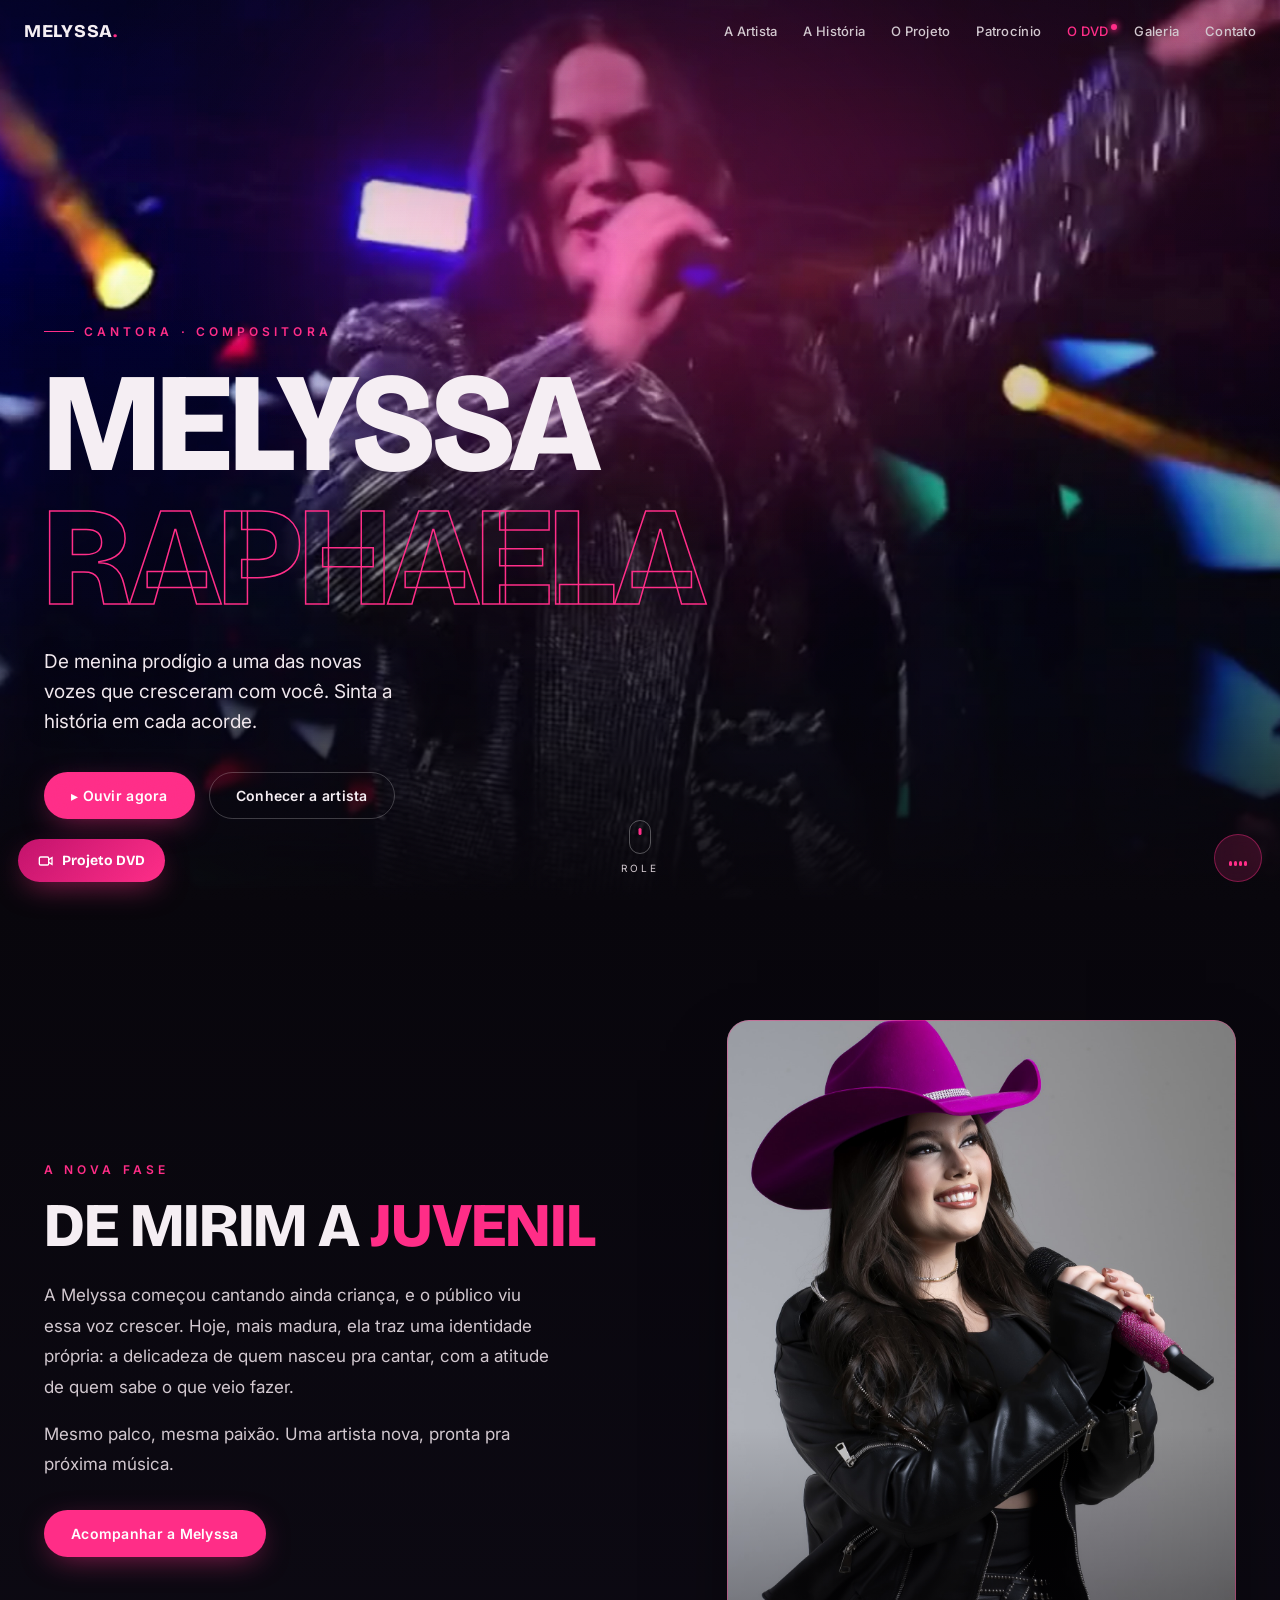
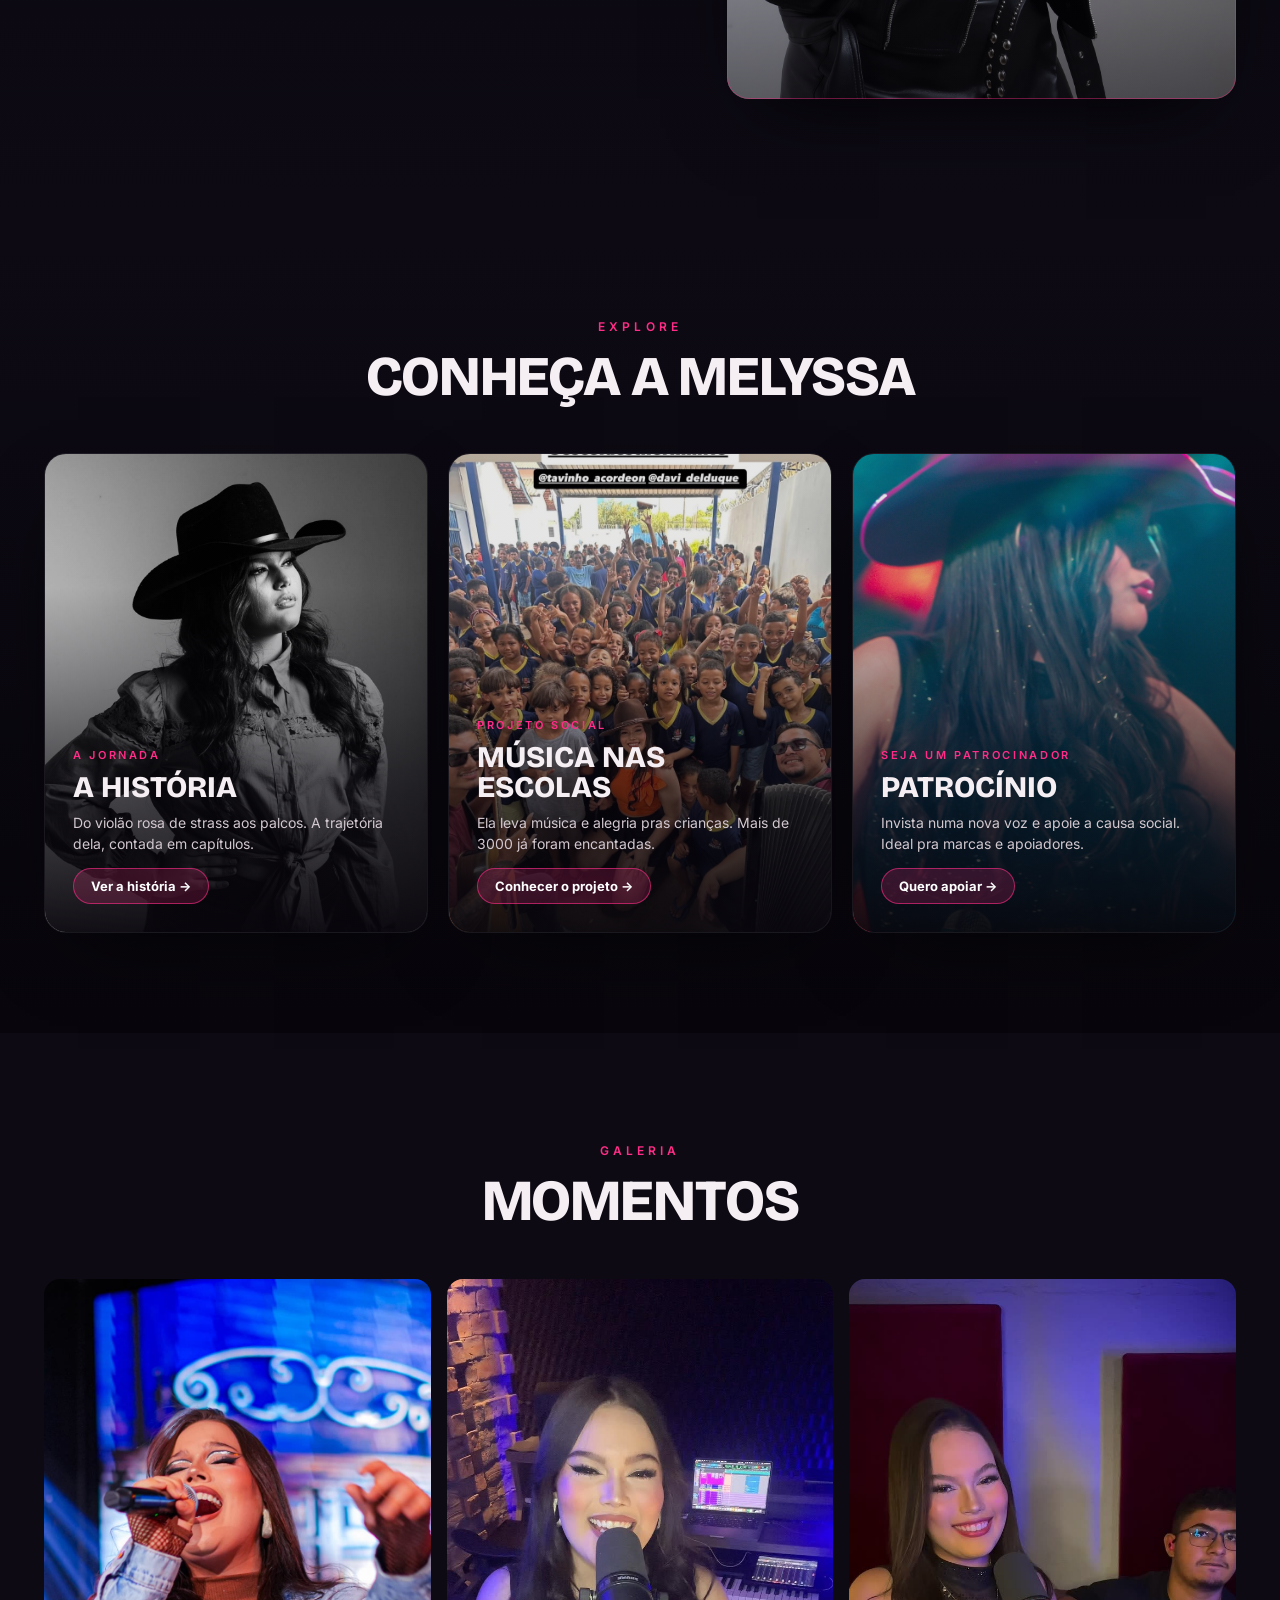
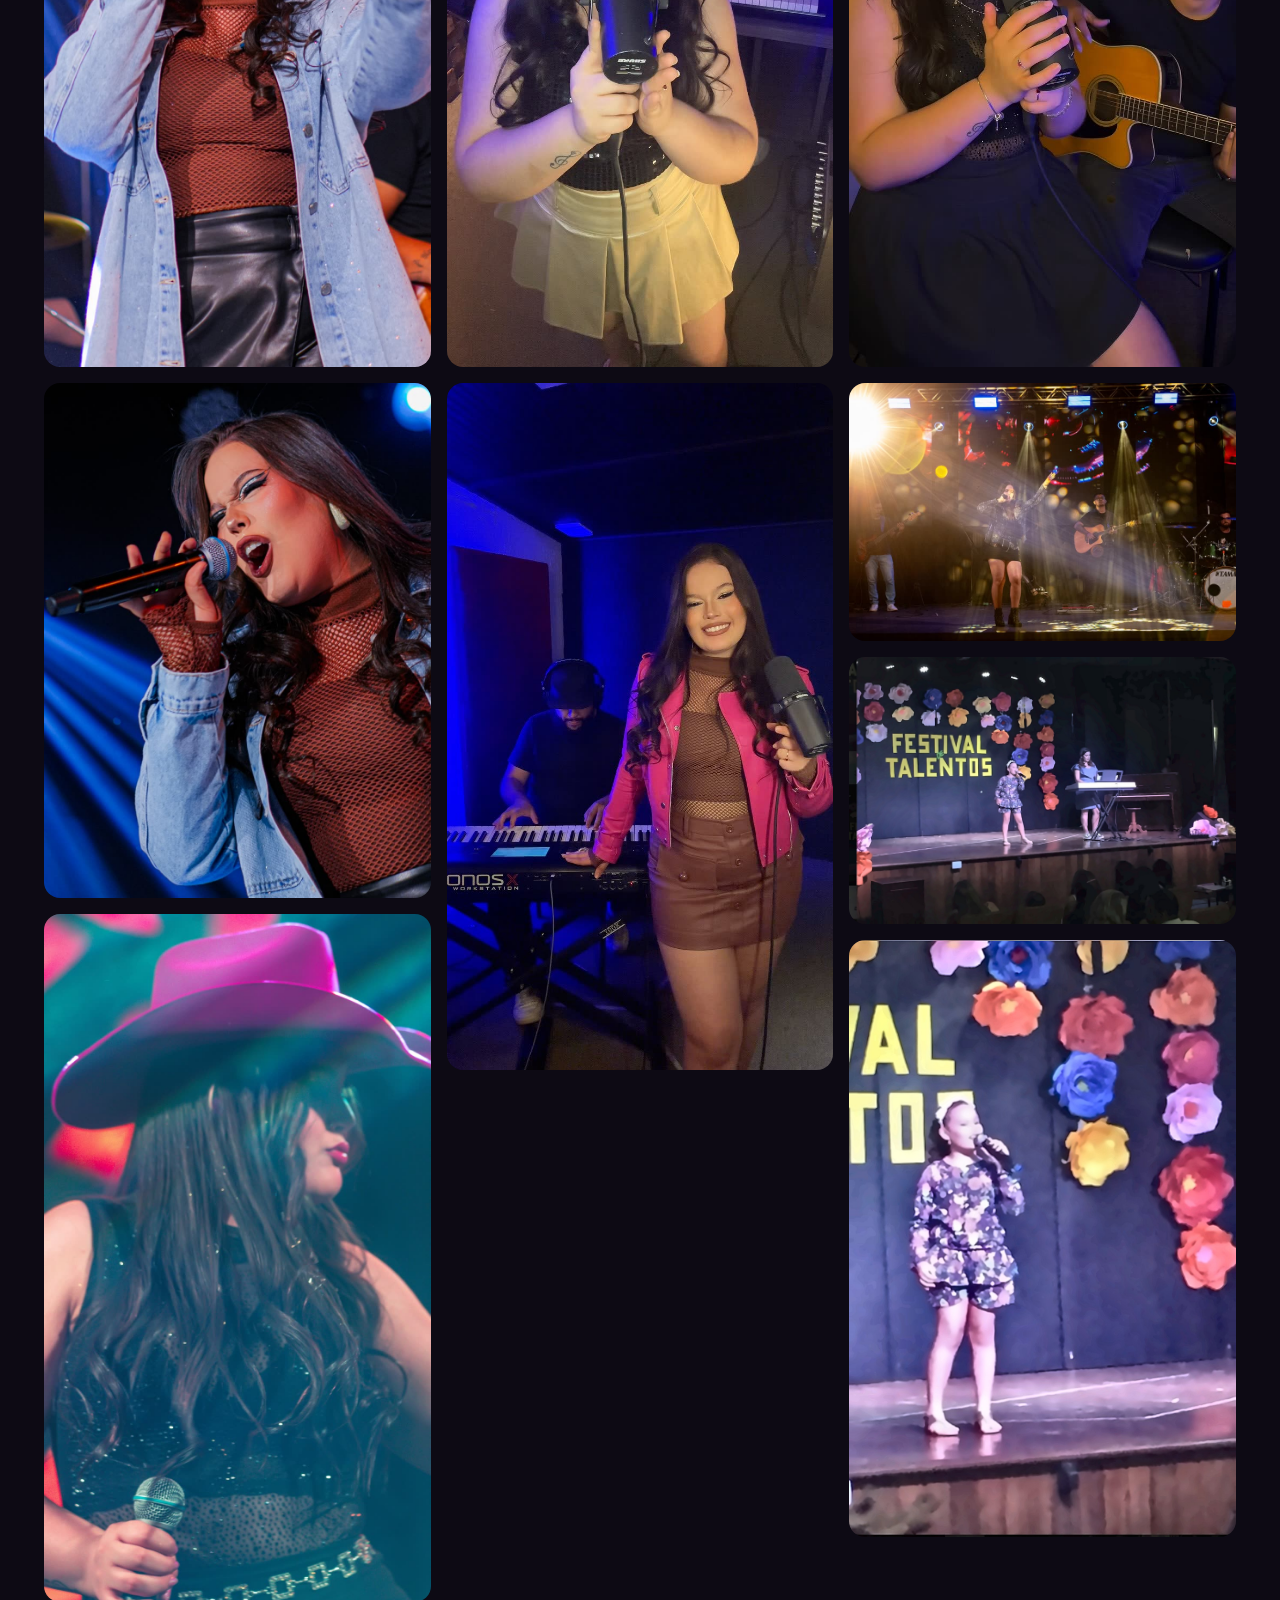
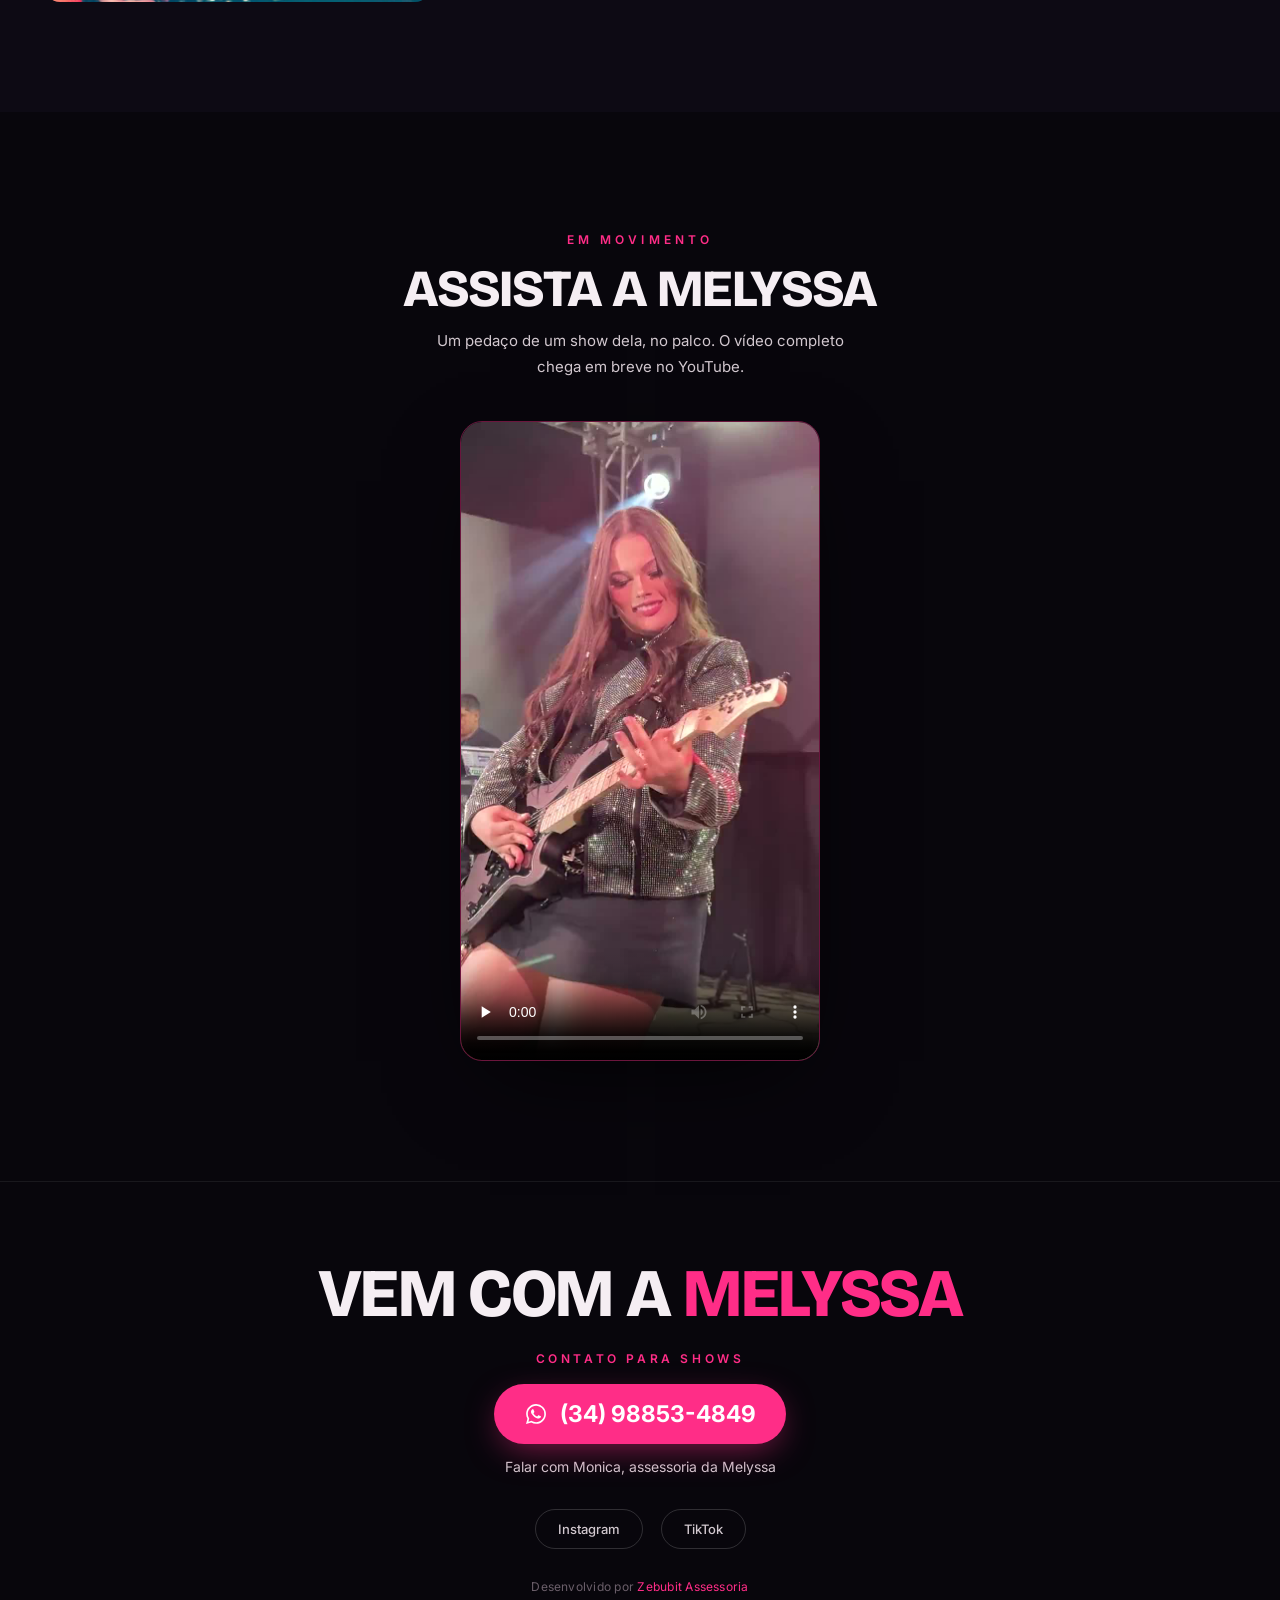
==== commit 0f007c1a: "Adiciona campanha do DVD (patrocínio, contribuição via Pix, carta) e destaque no nav Novas páginas d" ====
--- a/index.html
+++ b/index.html
@@ -46,6 +46,10 @@
 nav .logo b{color:var(--magenta)}
 nav .nlinks{display:flex;gap:26px;font-size:13px;font-weight:500;letter-spacing:.02em;color:var(--muted)}
 nav .nlinks a{transition:color .25s}nav .nlinks a:hover{color:var(--ink)}
+nav .nlinks a.hot{color:var(--magenta);position:relative}
+nav .nlinks a.hot::after{content:"";position:absolute;right:-9px;top:1px;width:6px;height:6px;border-radius:50%;background:var(--magenta);box-shadow:0 0 6px 2px rgba(255,45,135,.6);animation:navDot 1.4s ease-in-out infinite}
+@keyframes navDot{0%,100%{opacity:1;transform:scale(1)}50%{opacity:.35;transform:scale(.55)}}
+@media(prefers-reduced-motion:reduce){nav .nlinks a.hot::after{animation:none}}
 @media(max-width:680px){
   nav{flex-wrap:wrap;padding:12px 16px}
   nav .nlinks{width:100%;justify-content:center;gap:8px 16px;font-size:12px;flex-wrap:wrap;margin-top:8px}
@@ -143,6 +147,14 @@
 #music.playing .bars i:nth-child(2){animation-delay:.2s}#music.playing .bars i:nth-child(3){animation-delay:.4s}#music.playing .bars i:nth-child(4){animation-delay:.1s}
 @keyframes eq{0%,100%{height:4px}50%{height:16px}}
 
+/* botão flutuante do projeto DVD */
+.dvd-float{position:fixed;left:18px;bottom:18px;z-index:90;display:inline-flex;align-items:center;gap:8px;padding:13px 20px;border-radius:100px;background:linear-gradient(135deg,var(--magenta-deep),var(--magenta));color:#fff;font-family:'Bricolage Grotesque';font-weight:700;font-size:14px;box-shadow:0 10px 30px -8px var(--glow);animation:dvdFloatPulse 2.2s ease-in-out infinite}
+.dvd-float svg{width:16px;height:16px;stroke:#fff;fill:none;stroke-width:2}
+.dvd-float:hover{transform:translateY(-2px)}
+@keyframes dvdFloatPulse{0%,100%{box-shadow:0 10px 30px -8px var(--glow)}50%{box-shadow:0 10px 42px -4px rgba(255,45,135,.9)}}
+@media(prefers-reduced-motion:reduce){.dvd-float{animation:none}}
+@media(max-width:520px){.dvd-float{left:12px;bottom:12px;padding:11px 16px;font-size:12.5px}.dvd-float svg{width:14px;height:14px}}
+
 /* ---------- EXPLORE (cards de destaque pras páginas) ---------- */
 .explore{padding:100px 0;background:linear-gradient(180deg,var(--bg2),var(--bg))}
 .explore .head{text-align:center;margin-bottom:50px}
@@ -205,6 +217,7 @@
     <a href="historia.html">A História</a>
     <a href="projeto.html">O Projeto</a>
     <a href="patrocinio.html">Patrocínio</a>
+    <a href="dvd.html" class="hot">O DVD</a>
     <a href="#galeria">Galeria</a>
     <a href="#contato">Contato</a>
   </div>
@@ -337,6 +350,10 @@
 </footer>
 
 <div id="lb"><span class="x">&times;</span><img src="" alt="Foto da Melyssa"></div>
+<a class="dvd-float" href="dvd.html" aria-label="Conhecer o projeto do DVD">
+  <svg viewBox="0 0 24 24"><rect x="2" y="6" width="14" height="12" rx="2"/><path d="M16 10l5-3v10l-5-3"/></svg>
+  Projeto DVD
+</a>
 <div id="music" title="Tocar música" role="button" tabindex="0" aria-label="Tocar ou pausar a música"><div class="bars"><i></i><i></i><i></i><i></i></div></div>
 <audio id="audio" src="assets/musica.mp3" loop preload="none"></audio>
 
